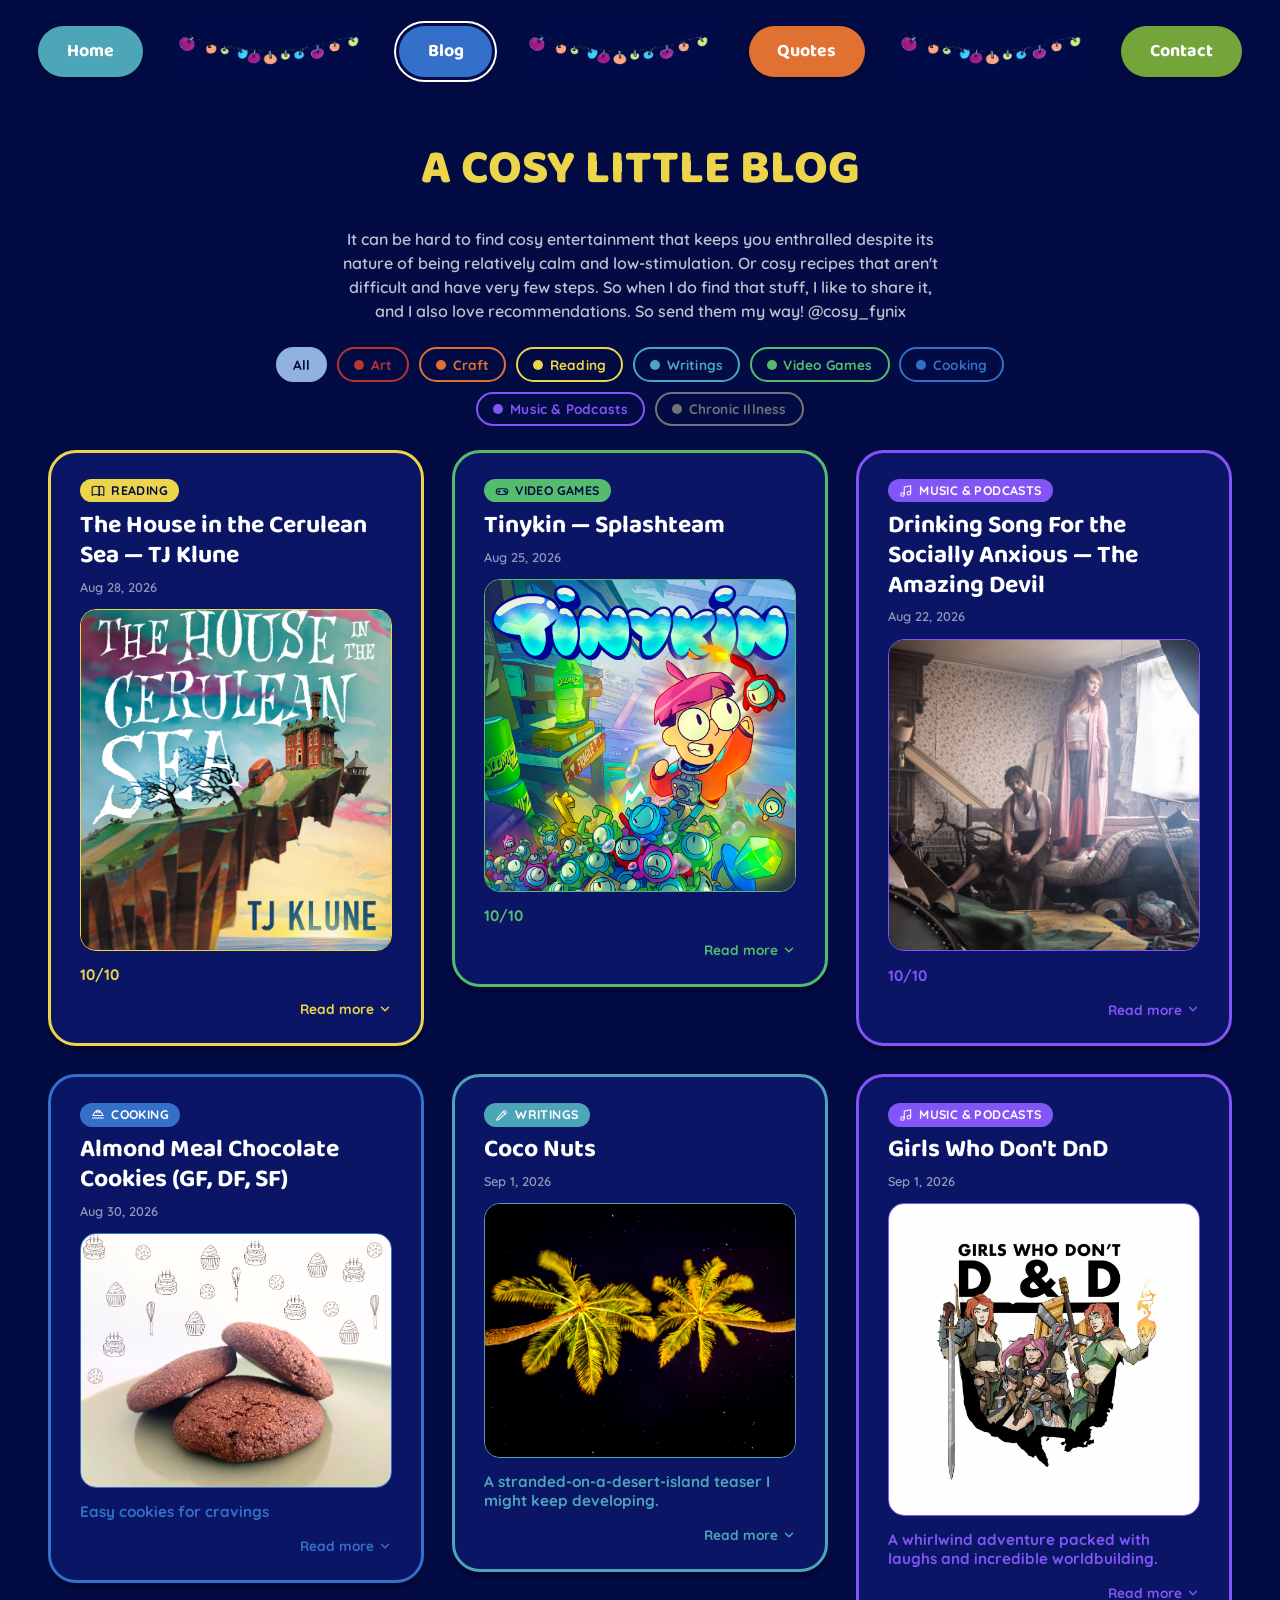
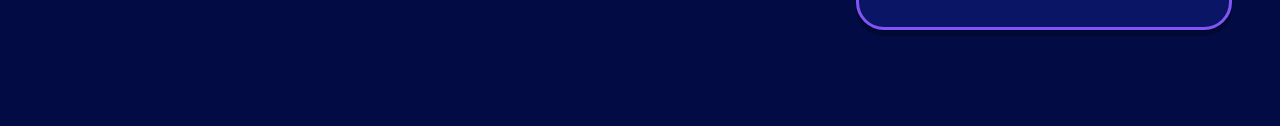
==== blog.html @ 17c9ec63 "Update blog.html" ====
<!DOCTYPE html>
<html lang="en">
<head>
<meta charset="UTF-8">
<meta name="viewport" content="width=device-width, initial-scale=1.0">
<title>CosyFynix — Blog</title>
<link rel="preconnect" href="https://fonts.googleapis.com">
<link rel="preconnect" href="https://fonts.gstatic.com" crossorigin>
<link href="https://fonts.googleapis.com/css2?family=Baloo+2:wght@500;600;700;800&family=Quicksand:wght@500;600;700&display=swap" rel="stylesheet">
<link rel="stylesheet" href="assets/site.css">
<style>
  /* =========================================================
     BLOG PAGE — dark navy theme, matched to site.css palette
     ========================================================= */

  body{ position: relative; }
  .garland-nav, .blog-header, .filter-bar, .feed, .empty-state{
    position: relative;
    z-index: 1;
  }

  /* ---------- PAGE HEADER ---------- */
  .blog-header{
    max-width: 900px;
    margin: 0 auto;
    padding: clamp(1rem, 2.5vw, 1.75rem) clamp(1.5rem, 5vw, 3rem) 0.25rem;
    text-align: center;
  }
  .blog-header .eyebrow{
    font-weight: 700;
    font-size: clamp(1.4rem, 3vw, 2rem);
    color: var(--white);
    margin: 0 0 0.1em;
  }
  .blog-header h1{
    font-weight: 800;
    font-size: clamp(2rem, 4.5vw, 3rem);
    color: var(--yellow);
    margin: 0 0 0.4em;
  }

  .title-row{
    display: flex;
    align-items: center;
    justify-content: center;
    gap: clamp(1rem, 3vw, 2.5rem);
  }
  .title-row h1{ margin: 0 0 0.4em; }
  .title-fynix{
    display: none;
    width: clamp(70px, 8vw, 120px);
    height: auto;
    flex-shrink: 0;
  }
  .title-fynix-left{ transform: scaleX(-1); }
  @media (min-width: 860px){
    .title-fynix{ display: block; }
  }

  .blog-header p{
    font-weight: 600;
    color: var(--white);
    opacity: 0.75;
    max-width: 60ch;
    margin: 0 auto 0.8em;
    line-height: 1.5;
  }

  /* ---------- FILTER BAR ---------- */
  .filter-bar{
    max-width: 900px;
    margin: 0 auto;
    padding: 0.5rem clamp(1.5rem, 5vw, 3rem) 1rem;
    display: flex;
    flex-wrap: wrap;
    gap: 0.6rem;
    justify-content: center;
    position: sticky;
    top: 0;
    background: var(--navy);
    z-index: 20;
  }
  .filter-chip{
    font-family: 'Quicksand', sans-serif;
    font-weight: 700;
    font-size: 0.85rem;
    letter-spacing: 0.2px;
    border: 2px solid var(--chip-color, var(--white));
    color: var(--chip-color, var(--white));
    background: transparent;
    border-radius: 999px;
    padding: 0.5em 1.1em;
    display: inline-flex;
    align-items: center;
    gap: 0.5em;
    cursor: pointer;
    transition: transform 0.12s ease, background 0.15s ease, color 0.15s ease;
    -webkit-tap-highlight-color: transparent;
  }
  .filter-chip .dot{
    width: 10px; height: 10px; border-radius: 50%;
    background: var(--chip-color, var(--white));
    flex-shrink: 0;
  }
  .filter-chip:hover{ transform: translateY(-2px); }
  .filter-chip.active{
    background: var(--chip-color, var(--white));
    color: var(--chip-ink, var(--navy));
  }
  .filter-chip.active .dot{ background: var(--chip-ink, var(--navy)); }
  .filter-chip.reset{
    border-style: dashed;
    opacity: 0.85;
  }

  /* ---------- FEED ---------- */
  .feed{
    max-width: 1320px;
    margin: 0 auto;
    padding: 0.5rem clamp(1.2rem, 5vw, 3rem) 6rem;
    display: grid;
    grid-template-columns: 1fr;
    gap: 1.75rem;
    align-items: start;
  }
  @media (min-width: 640px){
    .feed{ grid-template-columns: repeat(2, 1fr); }
  }
  @media (min-width: 980px){
    .feed{ grid-template-columns: repeat(3, 1fr); }
  }

  .post-card{
    background: var(--navy-soft);
    border: 3px solid var(--cat-color, var(--white));
    border-radius: 28px;
    padding: clamp(1.1rem, 3vw, 1.6rem) clamp(1.2rem, 3.4vw, 1.8rem);
    box-shadow: 0 6px 0 rgba(0,0,0,0.25);
    cursor: pointer;
    transition: transform 0.15s ease, box-shadow 0.15s ease;
    opacity: 0;
    transform: translateY(10px);
    animation: rise 0.4s ease forwards;
  }
  .post-card:hover{
    transform: translateY(-3px);
    box-shadow: 0 10px 0 rgba(0,0,0,0.3);
  }
  @keyframes rise{ to{ opacity: 1; transform: translateY(0); } }

  .post-tag{
    display: inline-flex;
    align-items: center;
    gap: 0.5em;
    background: var(--cat-color, #888);
    color: var(--cat-ink, var(--white));
    font-weight: 700;
    font-size: 0.78rem;
    letter-spacing: 0.4px;
    text-transform: uppercase;
    padding: 0.35em 0.9em;
    border-radius: 999px;
    margin-bottom: 0.7em;
  }
  .post-tag svg{ width: 14px; height: 14px; }

  .post-title{
    font-family: 'Baloo 2', sans-serif;
    font-weight: 700;
    font-size: clamp(1.25rem, 2.6vw, 1.55rem);
    color: var(--white);
    margin: 0 0 0.5rem;
    line-height: 1.2;
  }

  .post-meta{
    font-weight: 600;
    font-size: 0.8rem;
    color: var(--white);
    opacity: 0.55;
    margin: 0 0 0.9rem;
  }

  .post-cover{
    margin-bottom: 0.9rem;
    border-radius: 16px;
    overflow: hidden;
    border: 1px solid var(--cat-color, rgba(255,255,255,0.2));
  }
  .post-cover img{
    display: block;
    width: 100%;
    max-height: 340px;
    object-fit: cover;
    cursor: zoom-in;
    transition: filter 0.15s ease;
  }
  .post-cover img:hover{ filter: brightness(1.08); }

  .post-excerpt{
    font-weight: 700;
    font-size: 0.95rem;
    color: var(--cat-color, var(--white));
    margin: 0 0 0.9rem;
  }

  /* ---------- LIGHTBOX ---------- */
  .lightbox{
    position: fixed;
    inset: 0;
    background: rgba(2,11,68,0.92);
    display: none;
    align-items: center;
    justify-content: center;
    z-index: 100;
    padding: clamp(1.5rem, 5vw, 4rem);
    cursor: zoom-out;
  }
  .lightbox.show{ display: flex; }
  .lightbox img{
    max-width: 100%;
    max-height: 100%;
    border-radius: 20px;
    box-shadow: 0 10px 40px rgba(0,0,0,0.5);
    cursor: default;
  }
  .lightbox-close{
    position: absolute;
    top: clamp(0.75rem, 3vw, 1.75rem);
    right: clamp(0.75rem, 3vw, 1.75rem);
    width: 44px;
    height: 44px;
    border-radius: 50%;
    border: none;
    background: rgba(255,255,255,0.12);
    color: var(--white);
    font-size: 1.8rem;
    line-height: 1;
    display: flex;
    align-items: center;
    justify-content: center;
    cursor: pointer;
    transition: background 0.15s ease, transform 0.15s ease;
  }
  .lightbox-close:hover{
    background: rgba(255,255,255,0.22);
    transform: scale(1.06);
  }

  .post-footer{
    display: flex;
    align-items: center;
    justify-content: flex-end;
    gap: 1rem;
    margin-top: 1rem;
  }

  .expand-hint{
    font-weight: 700;
    font-size: 0.85rem;
    color: var(--cat-color, var(--white));
    display: inline-flex;
    align-items: center;
    gap: 0.3em;
  }
  .expand-hint svg{
    width: 14px; height: 14px;
  }

  /* ---------- FULL POST MODAL ---------- */
  .post-modal{
    position: fixed;
    inset: 0;
    background: rgba(2,11,68,0.96);
    display: none;
    align-items: center;
    justify-content: center;
    z-index: 200;
    padding: clamp(1rem, 4vw, 3rem);
  }
  .post-modal.show{ display: flex; }
  .post-modal-inner{
    background: var(--navy-soft);
    border: 3px solid var(--cat-color, var(--white));
    border-radius: 28px;
    max-width: 1100px;
    width: 100%;
    max-height: 90vh;
    display: flex;
    overflow: hidden;
    box-shadow: 0 20px 60px rgba(0,0,0,0.5);
  }
  .post-modal-image{
    flex: 1 1 45%;
    max-width: 45%;
  }
  .post-modal-image img{
    width: 100%;
    height: 100%;
    object-fit: cover;
    display: block;
  }
  .post-modal-content{
    flex: 1 1 55%;
    padding: clamp(1.5rem, 3vw, 2.5rem);
    overflow-y: auto;
  }
  .post-modal-content .post-title{
    margin: 0.6em 0 0.3em;
  }
  .post-modal-content .post-meta{ margin: 0 0 1rem; }
  .post-modal-text{
    font-weight: 500;
    font-size: 1rem;
    line-height: 1.7;
    color: var(--white);
    opacity: 0.92;
  }
  .post-modal-text p{ margin: 0 0 1em; }
  .post-modal-text p:last-child{ margin-bottom: 0; }
  .post-modal-text ol, .post-modal-text ul{
    margin: 0 0 1em;
    padding-left: 1.4em;
  }
  .post-modal-text li{ margin-bottom: 0.5em; }
  .post-modal-text li:last-child{ margin-bottom: 0; }
  .post-modal-text .story-text{ font-style: italic; }
  .post-modal-text blockquote{
    margin: 0 0 1em;
    padding: 0.8em 1.1em;
    border-left: 3px solid var(--cat-color, var(--white));
    background: rgba(255,255,255,0.05);
    font-style: italic;
    white-space: pre-line;
  }
  .post-modal-close{
    position: absolute;
    top: clamp(0.75rem, 3vw, 1.75rem);
    right: clamp(0.75rem, 3vw, 1.75rem);
    width: 44px;
    height: 44px;
    border-radius: 50%;
    border: none;
    background: rgba(255,255,255,0.12);
    color: var(--white);
    font-size: 1.8rem;
    line-height: 1;
    display: flex;
    align-items: center;
    justify-content: center;
    cursor: pointer;
    transition: background 0.15s ease, transform 0.15s ease;
  }
  .post-modal-close:hover{
    background: rgba(255,255,255,0.22);
    transform: scale(1.06);
  }

  @media (max-width: 760px){
    .post-modal-inner{ flex-direction: column; max-height: 92vh; }
    .post-modal-image{ max-width: 100%; flex: 0 0 220px; }
    .post-modal-image img{ height: 220px; }
  }


  .empty-state{
    text-align: center;
    font-weight: 600;
    color: var(--white);
    opacity: 0.65;
    padding: 3rem 1rem;
    display: none;
  }
  .empty-state.show{ display: block; }

  @media (max-width: 560px){
    .post-footer{ flex-direction: column; align-items: flex-start; gap: 0.6rem; }
  }
</style>
</head>
<body>

  <nav class="garland-nav" aria-label="Primary">
    <a href="index.html" class="pill home">Home</a>
    <img src="assets/singlegarland.png" class="garland-strand" alt="">
    <a href="blog.html" class="pill blog-nav active">Blog</a>
    <img src="assets/singlegarland.png" class="garland-strand" alt="">
    <a href="index.html#quotes" class="pill gallery">Quotes</a>
    <img src="assets/singlegarland.png" class="garland-strand" alt="">
    <a href="index.html#contact" class="pill contact">Contact</a>
  </nav>

  <header class="blog-header">
    <div class="title-row">
      <img src="assets/fynix.png" class="title-fynix title-fynix-left" alt="">
      <h1>A COSY LITTLE BLOG</h1>
      <img src="assets/fynix.png" class="title-fynix title-fynix-right" alt="">
    </div>
    <p>It can be hard to find cosy entertainment that keeps you enthralled despite its nature of being relatively calm and low-stimulation. Or cosy recipes that aren't difficult and have very few steps. So when I do find that stuff, I like to share it, and I also love recommendations. So send them my way! <a href="https://www.instagram.com/cosy_fynix/?hl=en" target="_blank" rel="noopener">@cosy_fynix</a></p>
  </header>

  <div class="filter-bar" id="filterBar"></div>

  <main class="feed" id="feed"></main>
  <p class="empty-state" id="emptyState">Nothing here for that combo yet — try clearing a filter 🐾</p>

  <div class="lightbox" id="lightbox">
    <button class="lightbox-close" id="lightboxClose" aria-label="Close image">&times;</button>
    <img id="lightboxImg" src="" alt="">
  </div>

  <div class="post-modal" id="postModal">
    <button class="post-modal-close" id="postModalClose" aria-label="Close post">&times;</button>
    <div class="post-modal-inner">
      <div class="post-modal-image">
        <img id="postModalImg" src="" alt="">
      </div>
      <div class="post-modal-content">
        <span class="post-tag" id="postModalTag"></span>
        <h2 class="post-title" id="postModalTitle"></h2>
        <p class="post-meta" id="postModalDate"></p>
        <div class="post-modal-text" id="postModalText"></div>
      </div>
    </div>
  </div>

<script>
/* ---------------------------------------------------------
   ICONS
--------------------------------------------------------- */
const icons = {
  art: `<svg viewBox="0 0 24 24" fill="none" stroke="currentColor" stroke-width="1.8" stroke-linecap="round" stroke-linejoin="round"><path d="M12 2C6.5 2 2 6 2 10.5 2 13 4 14 6 14c1 0 1-1 2-1s1 1 2 1c1.5 0 1.5-2 3-2s2 2 4 2c2.5 0 5-1.5 5-4C22 6 17.5 2 12 2Z"/><circle cx="7.5" cy="9" r="1"/><circle cx="12" cy="7" r="1"/><circle cx="16.5" cy="9" r="1"/><path d="M9 18c0 1.7 1.3 3 3 3s3-1.3 3-3"/></svg>`,
  craft: `<svg viewBox="0 0 24 24" fill="none" stroke="currentColor" stroke-width="1.8" stroke-linecap="round" stroke-linejoin="round"><circle cx="6" cy="6" r="2.4"/><circle cx="6" cy="18" r="2.4"/><line x1="8.6" y1="7.6" x2="19" y2="18"/><line x1="8.6" y1="16.4" x2="19" y2="6"/></svg>`,
  reading: `<svg viewBox="0 0 24 24" fill="none" stroke="currentColor" stroke-width="1.8" stroke-linecap="round" stroke-linejoin="round"><path d="M2 5.5S4.5 4 8 4s6 1.5 6 1.5v14S11.5 18 8 18s-6 1.5-6 1.5Z"/><path d="M22 5.5S19.5 4 16 4s-2 1.5-2 1.5v14s.5-1.5 2-1.5 6 1.5 6 1.5Z"/></svg>`,
  writing: `<svg viewBox="0 0 24 24" fill="none" stroke="currentColor" stroke-width="1.8" stroke-linecap="round" stroke-linejoin="round"><path d="M3 21c1.5-.3 3-.6 4-1.6L18.6 8.8a2 2 0 0 0 0-2.8L17.9 5.3a2 2 0 0 0-2.8 0L4.6 16.9c-1 1-1.3 2.5-1.6 4Z"/><path d="M14 6.5l3.5 3.5"/></svg>`,
  videogames: `<svg viewBox="0 0 24 24" fill="none" stroke="currentColor" stroke-width="1.8" stroke-linecap="round" stroke-linejoin="round"><rect x="2" y="8" width="20" height="10" rx="5"/><line x1="7" y1="11" x2="7" y2="15"/><line x1="5" y1="13" x2="9" y2="13"/><circle cx="16" cy="12" r="1"/><circle cx="18.5" cy="14.5" r="1"/></svg>`,
  cooking: `<svg viewBox="0 0 24 24" fill="none" stroke="currentColor" stroke-width="1.8" stroke-linecap="round" stroke-linejoin="round"><path d="M4 13a8 8 0 0 1 16 0Z"/><line x1="3" y1="13" x2="21" y2="13"/><line x1="3" y1="17" x2="21" y2="17"/><path d="M9 8V4M12 8V3M15 8V4"/></svg>`,
  music: `<svg viewBox="0 0 24 24" fill="none" stroke="currentColor" stroke-width="1.8" stroke-linecap="round" stroke-linejoin="round"><path d="M9 18V5l11-2v13"/><circle cx="6" cy="18" r="3"/><circle cx="17" cy="16" r="3"/></svg>`,
  chronic: `<svg viewBox="0 0 24 24" fill="none" stroke="currentColor" stroke-width="1.8" stroke-linecap="round" stroke-linejoin="round"><path d="M20.8 8.2c0 4.6-8.8 10.8-8.8 10.8S3.2 12.8 3.2 8.2A4.6 4.6 0 0 1 12 5.8a4.6 4.6 0 0 1 8.8 2.4Z"/><polyline points="6 11 9 11 10.5 8 12.5 14 14 11 18 11"/></svg>`,
  heart: `<svg viewBox="0 0 24 24" fill="none" stroke="currentColor" stroke-width="1.8" stroke-linecap="round" stroke-linejoin="round"><path d="M20.8 8.2c0 4.6-8.8 10.8-8.8 10.8S3.2 12.8 3.2 8.2A4.6 4.6 0 0 1 12 5.8a4.6 4.6 0 0 1 8.8 2.4Z"/></svg>`,
  comment: `<svg viewBox="0 0 24 24" fill="none" stroke="currentColor" stroke-width="1.8" stroke-linecap="round" stroke-linejoin="round"><path d="M21 11.5a8.4 8.4 0 0 1-8.9 8.4A8.9 8.9 0 0 1 8 19l-5 1 1-4.5A8.4 8.4 0 0 1 12.6 3a8.4 8.4 0 0 1 8.4 8.5Z"/></svg>`,
  chevron: `<svg viewBox="0 0 24 24" fill="none" stroke="currentColor" stroke-width="2.5" stroke-linecap="round" stroke-linejoin="round"><polyline points="6 9 12 15 18 9"></polyline></svg>`
};

/* ---------------------------------------------------------
   CATEGORY CONFIG — matched 1:1 to the vars in site.css
--------------------------------------------------------- */
const categories = [
  { id: "art",        label: "Art",               varName: "--cat-art",        ink: "var(--white)" },
  { id: "craft",      label: "Craft",              varName: "--cat-craft",      ink: "var(--white)" },
  { id: "reading",    label: "Reading",            varName: "--cat-reading",    ink: "var(--navy)"  },
  { id: "writing",    label: "Writings",           varName: "--cat-random",     ink: "var(--white)" },
  { id: "videogames", label: "Video Games",        varName: "--cat-videogames", ink: "var(--navy)"  },
  { id: "cooking",    label: "Cooking",            varName: "--cat-cooking",    ink: "var(--white)" },
  { id: "music",      label: "Music & Podcasts",   varName: "--cat-music",      ink: "var(--white)" },
  { id: "chronic",    label: "Chronic Illness",    varName: "--cat-chronic",    ink: "var(--white)" },
];

/* ---------------------------------------------------------
   SAMPLE POSTS — swap copy/images for the real thing later
--------------------------------------------------------- */
const posts = [
  {
    cat: "reading", title: "The House in the Cerulean Sea — TJ Klune",
    date: "Aug 28, 2026",
    image: "assets/the house in the cerulean sea.jpg",
    imageAlt: "Cover of The House in the Cerulean Sea by TJ Klune",
    full: `<p>The House in the Cerulean Sea is a beautiful, cosy fantasy with some of my all-time favourite themes: found family, magic, adventure, and a touch of romance.</p>
           <p>The story follows Linus, whose life is… beige or millennial grey. It's corporate, boring, and — not that he allows himself to see it — lonely. But Linus's job is interesting. He's basically a social worker for children with magical abilities in a world that fears magic. He's sent on assignment to a group home in the Cerulean Sea to meet with and assess the threat of some of the most powerful children the department is aware of. He gets to know them, and perhaps love them. In time, he finds all that was missing in his world.</p>
           <p>The characters are rich and wholesome, even my precious little Lucifer, the six-year-old son of Satan, whose love of old records, fear of the dark, and overprotective nature make him all the more endearing. Then there is Arthur, the dad of all dads.</p>
           <p>I love this book. I love this book deeply. It is one of my all-time favourites.</p>
           <p>It is a must-read. 10/10.</p>
           <p>…But I'm not big on the sequel.</p>`
  },
  {
    cat: "videogames", title: "Tinykin — Splashteam",
    date: "Aug 25, 2026",
    image: "assets/Tinykin_cover.jpg?v=2",
    imageAlt: "Cover art for Tinykin by Splashteam",
    full: `<p>Tinykin is the best (new-to-me) game I have played in a long time. It's cosy. It's nostalgic. It is a whole heap of fun with a hint of challenge.</p>
           <p>You play as a character named Milo. Milo is a galactic explorer who has become stranded in a 90s house. He goes around collecting Tinykin — little creatures with varying abilities — and with their help explores the house and collects everything he needs to get back to his homeworld.</p>
           <p>It is listed as a puzzle game, but for me it was more of an adventure with fun mechanics, gameplay, and aesthetics. Yes, he does use the Tinykin to move around the various rooms of the house, carry large objects, connect electric outlets to devices, climb to high places, and blow stuff up (in very G-rated ways). But he also rides around on a bar of soap and explores rooms that represent the happiest parts of our collective childhood.</p>
           <p>I can't do this game justice with my words. The best I can describe it is: playing Tinykin felt like the warm fuzzies of blowing bubbles in summer as an eight-year-old.</p>
           <p>10/10. When I finished, I immediately started again. It made me happy, and it ended too soon.</p>
           <p>I was lucky enough to get it 80% off from the Nintendo e-store. But it is well worth the full price. It is also available on PlayStation, Xbox, and through Steam.</p>`
  },
  {
    cat: "music", title: "Drinking Song For the Socially Anxious — The Amazing Devil",
    date: "Aug 22, 2026",
    image: "assets/amazing devil.jpg",
    imageAlt: "The Amazing Devil",
    full: `<p>My all-time favourite song by my all-time favourite band.</p>
           <p>With lyrics like:</p>
           <blockquote>‘I ask if you play D&D,
And your face lights up like you've woken up
From this endless fucking nightmare
Of pretending this is you
This is us, this is me, and this is how we're meant to be
But your smile tells me I'm safe
And that voice unspoken's heard
'Cause if God make us all in his image
Then God's a fucking nerd’</blockquote>
           <p>How could you not love it? I feel this song in my very soul.</p>
           <p>Thank you, Madeleine and Joey. 10/10.</p>`
  },
  {
    cat: "cooking", title: "Almond Meal Chocolate Cookies (GF, DF, SF)",
    date: "Aug 30, 2026",
    image: "assets/cookies.png",
    imageAlt: "Almond meal chocolate cookies fresh from the oven",
    excerpt: "Easy cookies for cravings",
    full: `<p>Chronic illness means I have a list a mile long of foods I can't eat, so I've made a few recipes that are me-friendly. This is one of them…</p>
           <p>Makes 6 brownie-style cookies that are GF, DF, SF, and delicious!</p>
           <p><strong>Ingredients:</strong> almond meal, cooking salt, 1 egg, white sugar, olive oil, cocoa powder.</p>
           <p><strong>Equipment:</strong> bowl, whisk, spatula, baking tray, baking paper, and an oven.</p>
           <ol>
             <li>Preheat the oven to 160°C (fan-forced).</li>
             <li>Line a baking tray with baking paper.</li>
             <li>Add the following to a bowl: 1 large egg, 1/2 cup of white sugar, 1/2 tablespoon of olive oil, 1/2 teaspoon of cooking salt, 1 tablespoon of cocoa powder. Then whisk it all together.</li>
             <li>Once whisked, add in 1 and 1/4 cups of almond meal and use a spatula to combine.</li>
             <li>Once combined, grab a small handful of the dough, form it into a ball, then squish it down into a disk shape (but not flat — a couple cm thick). Pop it on the baking paper. Repeat until you have 6.</li>
             <li>Chuck it in the oven for about 18 minutes, or until you're happy with how they're cooked. Then remove and cool before eating.</li>
           </ol>
           <p><em>Note: Make sure your ingredients are free from your allergens. Sometimes cocoa powder is a "may contain" product, so just be cautious.</em></p>`
  },
  {
    cat: "writing", title: "Coco Nuts",
    date: "Sep 1, 2026",
    image: "assets/coconuts.png",
    imageAlt: "Illustration for the short story Coco Nuts",
    excerpt: "A stranded-on-a-desert-island teaser I might keep developing.",
    full: `<p><strong>Warning: strong language ahead.</strong> I sometimes set myself random writing prompts just to see what happens, and this is one of them — a teaser for something I might keep developing. This one's about a woman losing her mind at a very unreasonable, very magical tree after finding herself stranded on a deserted island.</p>
           <div class="story-text">
           <p>I've never claimed to be emotionally stable. But throwing the same coconut repeatedly at the same coconut tree — I'm assuming that's what they're called… palm trees don't grow coconuts, right? — yeah, that was not my best moment. I say moment, but judging by my current inability to lift my right arm and the intense, throbbing shoulder pain, I'd guess I was at it for the better part of an hour. To make it worse, the coconut rebounded and hit me in the face… twice. Did that make me stop? No. It just pissed me off further. So I threw it harder. In the end, throwing fatigue wasn't what stopped me attacking the thing. No, the whole act continued until I had screamed so many profanities in such quick succession that the red in my face presumably turned blue and I passed out. Upon waking up, the pain emanating from the shoulder, my vocal cords, and the dozens of bruises over my body was enough to concede defeat to A. Fucking. Tree.</p>
           <p>I'd urge you not to feel bad for the tree. It wasn't the good kind of tree. It was not the innocent kind of tree. To be frank, it, and all of its brethren, were of the asshole variety. What makes this tree an asshole? The same thing that makes any tree or person, for that matter, an asshole — sentience and entitlement. As I get it, you were here first, but I didn't ask to get stranded alone on a deserted island in an ill-fated attempt to conjure excitement in life. And before you say, "isn't getting stuck on a deserted island exactly the thing to bring excitement?" No. No, it's not. It is what I would call profoundly, mindnumbingly, rage-induce-ingly, start a fire and watch it all…</p>
           <p>But I'm getting off track. The trees are assholes because every time I try to build a shelter they move. Like I'll collect all the fallen fronds, put a few stick thingies together into the shape of an H with the top half cut off above the waist, and balance them across two trees, start to feel good about myself and then… they'd move. And I don't mean "with the wind." These fuckers just uproot themselves, walk a few paces away and plant their butts right back down into the ground. Naturally, my shelter would be destroyed… every single time.</p>
           <p>But that wasn't enough to make me call them assholes. Believe it or not, I was reared for people pleasing and benevolence. It was never — strictly speaking — in my genome, but nature nurture and all that. Honestly, if that's all the trees had done, I'd probably have apologised for taking up their space or assuming I could use their shade to, you know, not die. And in fact, I had done that to start with when I realised these weren't your garden-variety trees, and even felt bad about it. So I went back to the beach where I'd first landed, collected more fallen materials and built a tiny shelter well out of their way.</p>
           <p>Do you think this was good enough for them? No. Apparently, me even breathing on this island was too much for them. So, in the middle of the night, I finally ready to sleep. The fire outside the shelter was crackling, I'd managed to catch a fish, dehydrate some seaweed and take my first poo in a week (I mention this because I really thought I would die of the affliction), so things were looking up. I'd even popped my head out of the shelter to enjoy the sea breeze. Then that big hunk of wood chips stumped his way down the beach and unloaded coconuts and palm fronds all over me, destroying my shelter, somehow smothering my fire, and collapsing the makeshift fish-dehydrating sticks I'd set up. Then he unceremoniously turned and started to leave. That's when I resorted to hurling coconuts.</p>
           <p>So now the sun is coming up, and I'm back to square one, except now I'm in way more pain and even if rescue boats came to look for me, I wouldn't be able to call out for them.</p>
           </div>`
  },
  { 
    cat: "music", title: "Girls Who Don't DnD",
    date: "Sep 1, 2026",
    image: "assets/dnd.jpg",
    imageAlt: "Original logo for Girls who don't DnD",
    excerpt: "A whirlwind adventure packed with laughs and incredible worldbuilding.",
    full: `<p>I have been listening to this podcast since its third episode after lucking out with the Spotify algorithm. Whether you love DnD or know nothing about it, you'll be right at home. The DM Corey is a fantastic storyteller, and if you listen from episode 1, which I do recommend, you'll be hooked.</p>
           <p>The girls - Lana, Indy, and Stacey - are so much fun to listen to and bring absolute chaos to the game, taking it in new and interesting directions.</p>
           <p>The backpack of time, space, and unlimited underwear, the 'sneak attacks', and stealing the Mayor's hand are all moments that live in my brain rent-free.</p>
           <p>This show is so good that I subscribe to it on Patreon.</p>
           <p><strong>10/10. A must-listen. These humans deserve the world.</strong></p>`
  },
];

/* ---------------------------------------------------------
   RENDER — filters
--------------------------------------------------------- */
const catMap = Object.fromEntries(categories.map(c => [c.id, c]));
let activeFilter = null; // null = "All"; otherwise a single category id

function renderFilterBar(){
  const bar = document.getElementById("filterBar");
  const resetChip = document.createElement("button");
  resetChip.className = "filter-chip reset active";
  resetChip.style.setProperty("--chip-color", "var(--cat-all)");
  resetChip.style.setProperty("--chip-ink", "var(--navy)");
  resetChip.textContent = "All";
  resetChip.addEventListener("click", () => {
    activeFilter = null;
    updateChips();
    renderFeed();
  });
  bar.appendChild(resetChip);

  categories.forEach(cat => {
    const chip = document.createElement("button");
    chip.className = "filter-chip";
    chip.style.setProperty("--chip-color", `var(${cat.varName})`);
    chip.style.setProperty("--chip-ink", cat.ink);
    chip.dataset.cat = cat.id;
    chip.innerHTML = `<span class="dot"></span>${cat.label}`;
    chip.addEventListener("click", () => {
      // clicking the already-active tab returns to "All"; otherwise it's exclusive
      activeFilter = activeFilter === cat.id ? null : cat.id;
      updateChips();
      renderFeed();
    });
    bar.appendChild(chip);
  });

  function updateChips(){
    resetChip.classList.toggle("active", activeFilter === null);
    bar.querySelectorAll(".filter-chip[data-cat]").forEach(chip => {
      chip.classList.toggle("active", chip.dataset.cat === activeFilter);
    });
  }
}

/* ---------------------------------------------------------
   RENDER — feed
--------------------------------------------------------- */
function renderFeed(){
  const feed = document.getElementById("feed");
  feed.innerHTML = "";
  const visible = posts.filter(p => activeFilter === null || p.cat === activeFilter);
  document.getElementById("emptyState").classList.toggle("show", visible.length === 0);

  visible.forEach((post, i) => {
    const cat = catMap[post.cat];
    const card = document.createElement("article");
    card.className = "post-card";
    card.style.setProperty("--cat-color", `var(${cat.varName})`);
    card.style.setProperty("--cat-ink", cat.ink);
    card.style.animationDelay = (i * 0.05) + "s";

    card.innerHTML = `
      <span class="post-tag">${icons[post.cat]} ${cat.label}</span>
      <h2 class="post-title">${post.title}</h2>
      <p class="post-meta">${post.date}</p>
      <div class="post-cover">
        <img src="${post.image}" alt="${post.imageAlt || post.title}">
      </div>
      <p class="post-excerpt">${post.excerpt || "10/10"}</p>
      <div class="post-footer">
        <span class="expand-hint">Read more ${icons.chevron}</span>
      </div>
    `;

    card.addEventListener("click", () => {
      openPostModal(post, cat);
    });

    card.querySelector(".post-cover img").addEventListener("click", (e) => {
      e.stopPropagation();
      openLightbox(post.image, post.imageAlt || post.title);
    });

    feed.appendChild(card);
  });
}

/* ---------------------------------------------------------
   LIGHTBOX — click a post image to view it full-size
--------------------------------------------------------- */
const lightbox = document.getElementById("lightbox");
const lightboxImg = document.getElementById("lightboxImg");
const lightboxClose = document.getElementById("lightboxClose");

function openLightbox(src, alt){
  lightboxImg.src = src;
  lightboxImg.alt = alt || "";
  lightbox.classList.add("show");
}
function closeLightbox(){
  lightbox.classList.remove("show");
  lightboxImg.src = "";
}

lightboxClose.addEventListener("click", closeLightbox);
lightbox.addEventListener("click", (e) => {
  if (e.target === lightbox) closeLightbox();
});

/* ---------------------------------------------------------
   FULL POST MODAL — click a post card to read the full write-up
--------------------------------------------------------- */
const postModal = document.getElementById("postModal");
const postModalImg = document.getElementById("postModalImg");
const postModalTag = document.getElementById("postModalTag");
const postModalTitle = document.getElementById("postModalTitle");
const postModalDate = document.getElementById("postModalDate");
const postModalText = document.getElementById("postModalText");
const postModalClose = document.getElementById("postModalClose");

function openPostModal(post, cat){
  postModal.style.setProperty("--cat-color", `var(${cat.varName})`);
  postModal.style.setProperty("--cat-ink", cat.ink);
  postModalImg.src = post.image;
  postModalImg.alt = post.imageAlt || post.title;
  postModalTag.innerHTML = `${icons[post.cat]} ${cat.label}`;
  postModalTitle.textContent = post.title;
  postModalDate.textContent = post.date;
  postModalText.innerHTML = post.full;
  postModal.classList.add("show");
  document.body.style.overflow = "hidden";
}
function closePostModal(){
  postModal.classList.remove("show");
  document.body.style.overflow = "";
}

postModalClose.addEventListener("click", closePostModal);
postModal.addEventListener("click", (e) => {
  if (e.target === postModal) closePostModal();
});

document.addEventListener("keydown", (e) => {
  if (e.key !== "Escape") return;
  if (lightbox.classList.contains("show")) closeLightbox();
  else if (postModal.classList.contains("show")) closePostModal();
});

/* ---------------------------------------------------------
   SCATTERED BACKGROUND ARTWORK — disabled for now.
   Kept here so it's easy to switch back on later: restore the
   <div class="bg-decor" id="bgDecor"></div> markup and the
   .bg-decor CSS rules, then uncomment placeBackgroundArt()
   and its call/listener below.
--------------------------------------------------------- */
// const DECOR_ASSETS = [
//   "assets/bookshelf.png",
//   "assets/plant.png",
//   "assets/singlegarland.png",
//   "assets/fynix.png",
// ];
//
// function placeBackgroundArt(){
//   const decor = document.getElementById("bgDecor");
//   decor.innerHTML = "";
//   const pageHeight = document.body.scrollHeight;
//   const step = Math.max(window.innerHeight * 0.7, 500);
//   const count = Math.max(3, Math.floor(pageHeight / step));
//
//   for (let i = 0; i < count; i++){
//     const img = document.createElement("img");
//     img.src = DECOR_ASSETS[i % DECOR_ASSETS.length];
//     img.alt = "";
//     const side = i % 2 === 0 ? "left" : "right";
//     const offset = 2 + (i % 3) * 3;
//     const size = 140 + (i % 3) * 40;
//     const rotate = (i % 2 === 0 ? -1 : 1) * (6 + (i % 4) * 3);
//
//     img.style.top = (i * step + step * 0.3) + "px";
//     img.style[side] = offset + "%";
//     img.style.width = size + "px";
//     img.style.transform = `rotate(${rotate}deg)`;
//
//     decor.appendChild(img);
//   }
//   decor.style.height = pageHeight + "px";
// }

renderFilterBar();
renderFeed();
</script>

</body>
</html>
---- assets/site.css ----
:root{
  --navy: #020B44;
  --navy-soft: #0A1665;
  --yellow: #ECD54A;
  --teal: #4DA5B8;
  --blue: #3470C9;
  --orange: #E17131;
  --green: #74A53B;
  --white: #FFFFFF;

  /* blog category colours */
  --cat-all: #AAD0FB;
  --cat-art: #B9352F;
  --cat-craft: #E17131;
  --cat-reading: #ECD54A;
  --cat-random: #4DA5B8;
  --cat-videogames: #56BC6D;
  --cat-cooking: #3470C9;
  --cat-music: #8455F6;
  --cat-chronic: #737373;
}

*{ box-sizing: border-box; }

html, body{
  margin: 0;
  padding: 0;
  background: var(--navy);
  color: var(--white);
  font-family: 'Quicksand', sans-serif;
  overflow-x: hidden;
}

h1, h2, h3, .pill, .blog-cta, .tab-btn{
  font-family: 'Baloo 2', sans-serif;
}

a{ text-decoration: none; color: inherit; }

/* ---------- NAV / GARLAND ---------- */
.garland-nav{
  position: relative;
  width: 100%;
  height: clamp(70px, 8vw, 108px);
  background: var(--navy);
  display: flex;
  align-items: center;
  padding: 0 clamp(1rem, 3vw, 2.5rem);
  overflow-x: auto;
  overflow-y: hidden;
  scrollbar-width: none;
}
.garland-nav::-webkit-scrollbar{ display: none; }

.garland-strand{
  flex: 1 1 60px;
  min-width: 36px;
  height: 58%;
  width: 100%;
  object-fit: contain;
  object-position: center;
  display: block;
  position: relative;
  z-index: 1;
  pointer-events: none;
}

.pill{
  position: relative;
  flex: 0 0 auto;
  padding: 0.65em 1.6em;
  border-radius: 999px;
  font-weight: 700;
  font-size: clamp(0.8rem, 1.4vw, 1.15rem);
  color: var(--white);
  box-shadow: 0 4px 10px rgba(0,0,0,0.25);
  white-space: nowrap;
  transition: transform 0.15s ease, box-shadow 0.15s ease;
  z-index: 2;
}
.pill:hover{
  transform: scale(1.06);
  box-shadow: 0 6px 14px rgba(0,0,0,0.35);
}
.pill.active{
  box-shadow: 0 0 0 3px var(--navy), 0 0 0 5px var(--white), 0 4px 10px rgba(0,0,0,0.25);
}

.pill.home{ background: var(--teal); }
.pill.blog-nav{ background: var(--blue); }
.pill.gallery{ background: var(--orange); }
.pill.contact{ background: var(--green); }

@media (max-width: 720px){
  .garland-nav{ padding: 0 0.75rem; }
  .garland-strand{ min-width: 22px; height: 48%; flex-basis: 30px; }
  .pill{ padding: 0.55em 1.1em; font-size: 0.8rem; }
}
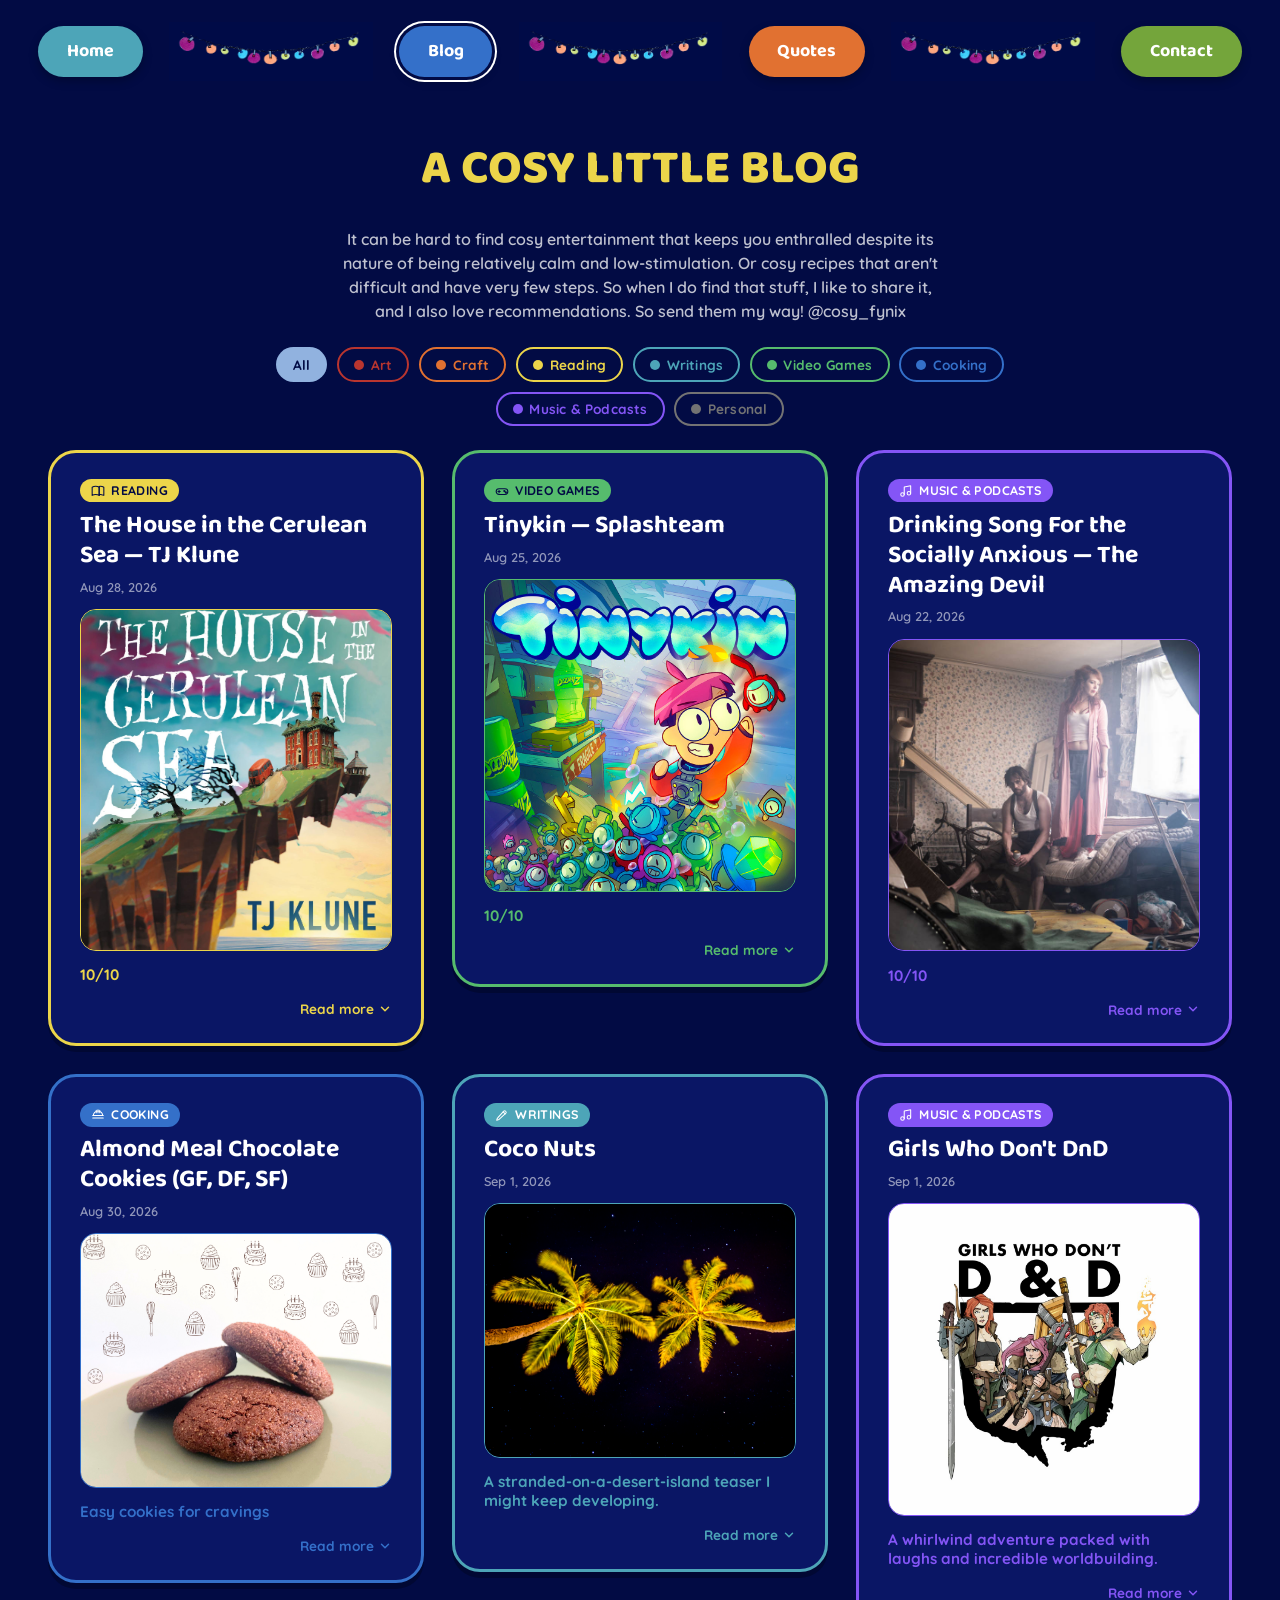
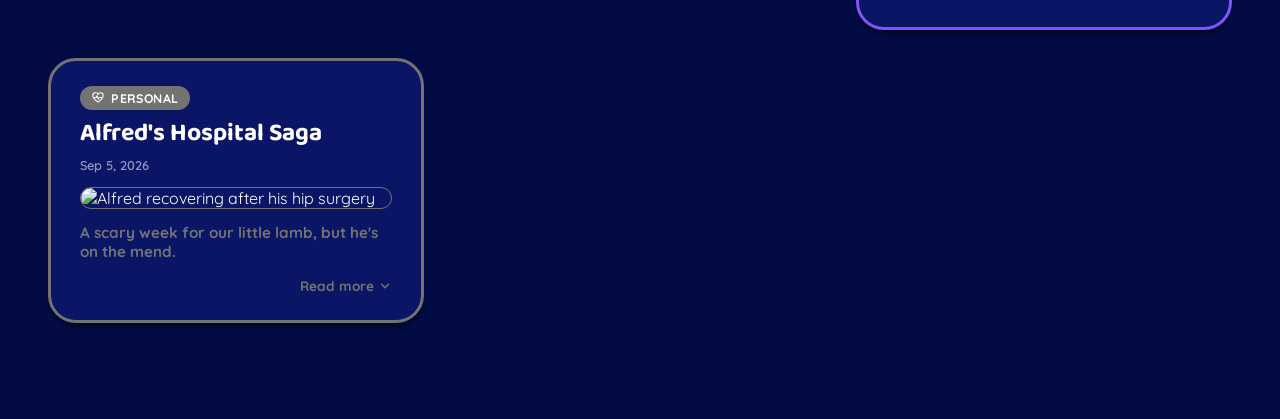
==== commit 73f3c2d4: "Update blog.html" ====
--- a/blog.html
+++ b/blog.html
@@ -453,7 +453,7 @@
   { id: "videogames", label: "Video Games",        varName: "--cat-videogames", ink: "var(--navy)"  },
   { id: "cooking",    label: "Cooking",            varName: "--cat-cooking",    ink: "var(--white)" },
   { id: "music",      label: "Music & Podcasts",   varName: "--cat-music",      ink: "var(--white)" },
-  { id: "chronic",    label: "Chronic Illness",    varName: "--cat-chronic",    ink: "var(--white)" },
+  { id: "chronic",    label: "Personal",           varName: "--cat-chronic",    ink: "var(--white)" },
 ];
 
 /* ---------------------------------------------------------
@@ -551,6 +551,20 @@
            <p>This show is so good that I subscribe to it on Patreon.</p>
            <p><strong>10/10. A must-listen. These humans deserve the world.</strong></p>`
   },
+  {
+    cat: "chronic", title: "Alfred's Hospital Saga",
+    date: "Sep 5, 2026",
+    image: "assets/alfie.jpg",
+    imageAlt: "Alfred recovering after his hip surgery",
+    excerpt: "A scary week for our little lamb, but he's on the mend.",
+    full: `<p>The cutest little dude in the world had a pretty bad accident at home a couple of days before my birthday. It came from something so simple: him trying to herd my partner to the door for an evening walk. But my partner didn't see him as he got underfoot, and somehow Alfred ended up with a dislocated hip. I saw it and still don't understand how it happened. Alfred was in immense pain, and my partner was beside himself.</p>
+           <p>We raced him to the 24-hour vet hospital - we are so lucky to have one only 15 minutes away.</p>
+           <p>What followed was an emergency procedure to try to put the hip back in, but it failed twice. He then spent 2 nights on a fentanyl drip as he awaited the orthopedic surgeon. The hospital called us on the second day to say he wouldn't eat and asked what we would suggest. So we cooked up some fresh beef mince and mixed in his pellets, then raced up to the vet to get him to eat.</p>
+           <p>The next morning the surgeon called to discuss our options. Thankfully, they were able to use a toggle-head method rather than removing part of the femur. He got to come home the same night of the procedure, but it was a very stressful night for everyone, and we had very little sleep as we took turns comforting the little guy.</p>
+           <p>We are now 2 weeks into a 4-month timeline for (hopefully) a full recovery. The hospital was amazing, and the nurses all independently referred to him as 'little lamb' without knowing it is his nickname.</p>
+           <p>We are also insanely grateful that we had pet insurance. The treatment fee ended up being close to $11,000. Thankfully, the insurers paid nearly $9,000 gap-free. So I highly recommend insurance.</p>
+           <p>Alfred is now on a fresh food diet, which will soon include joint health supplements. He will also need repeat injections in the coming month to prevent arthritis alongside some physio. But he is a tough little guy and is already coming back into himself.</p>`
+  },
 ];
 
 /* ---------------------------------------------------------
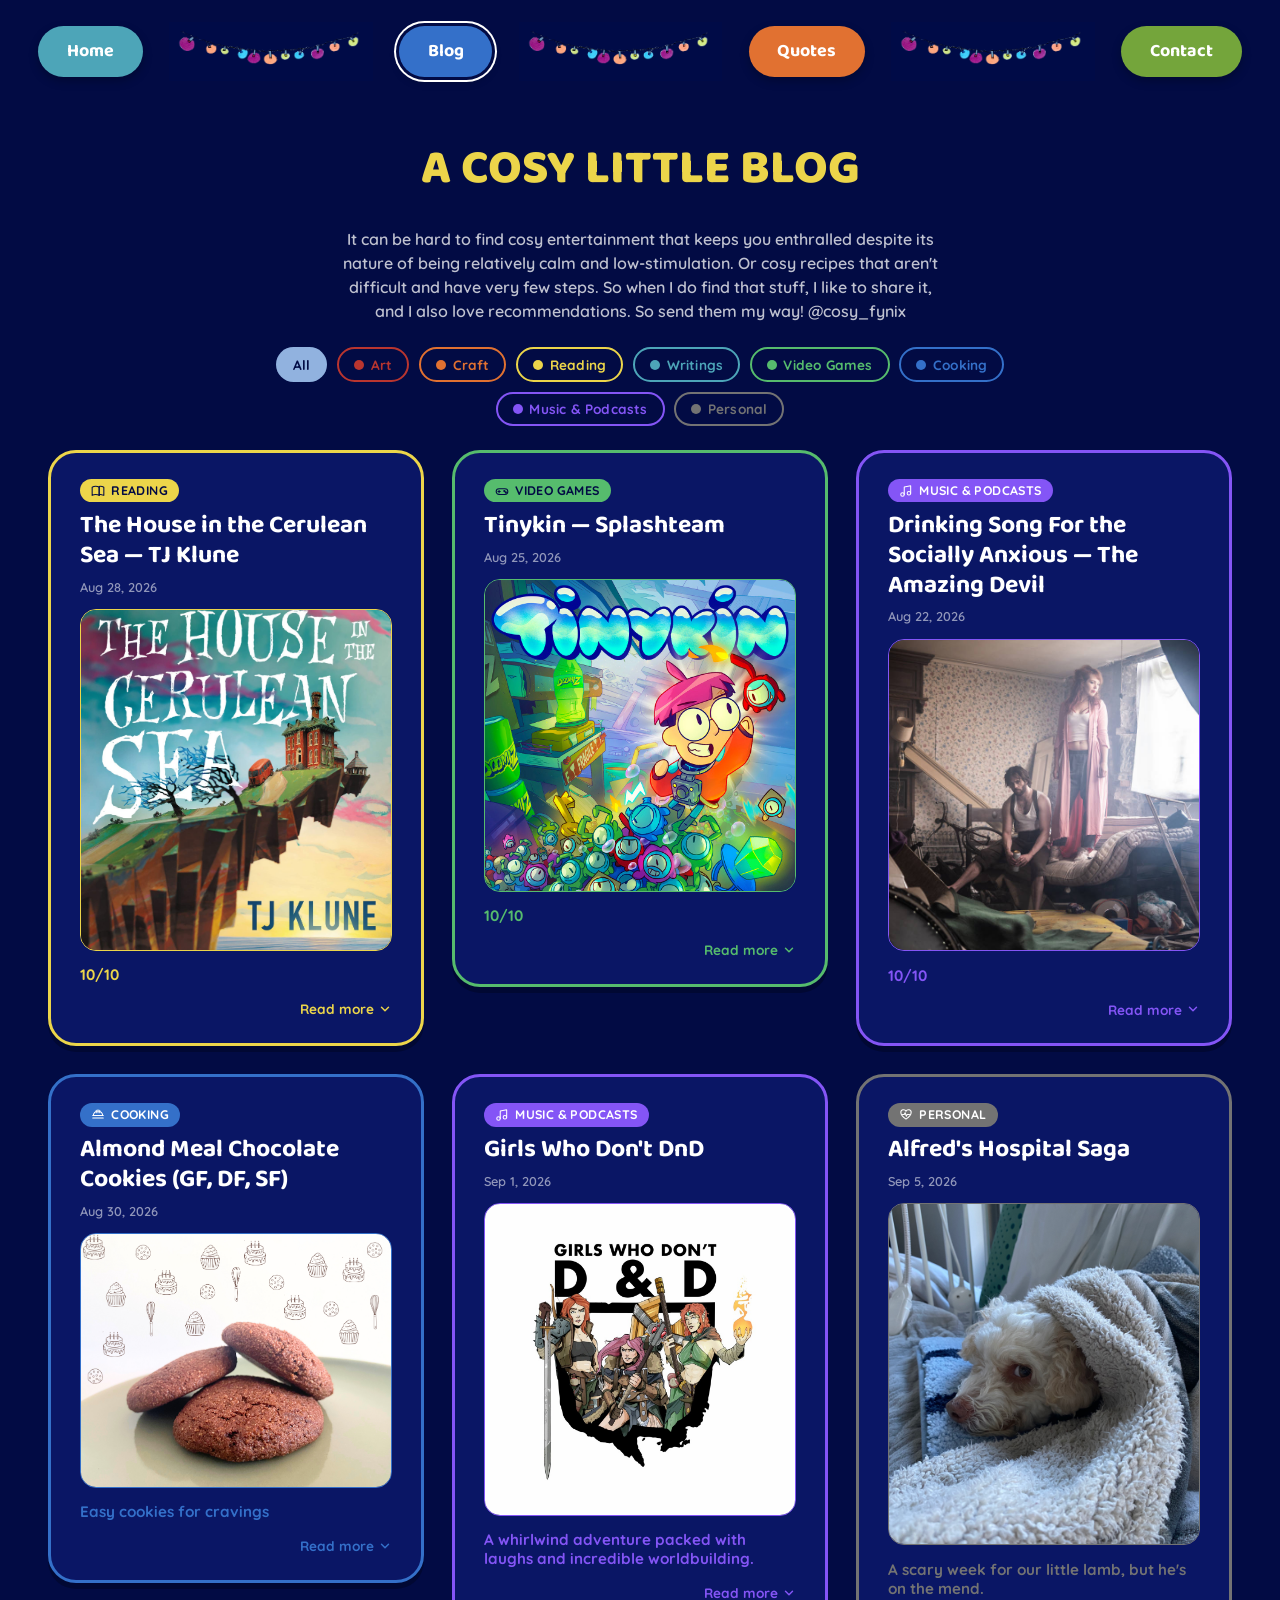
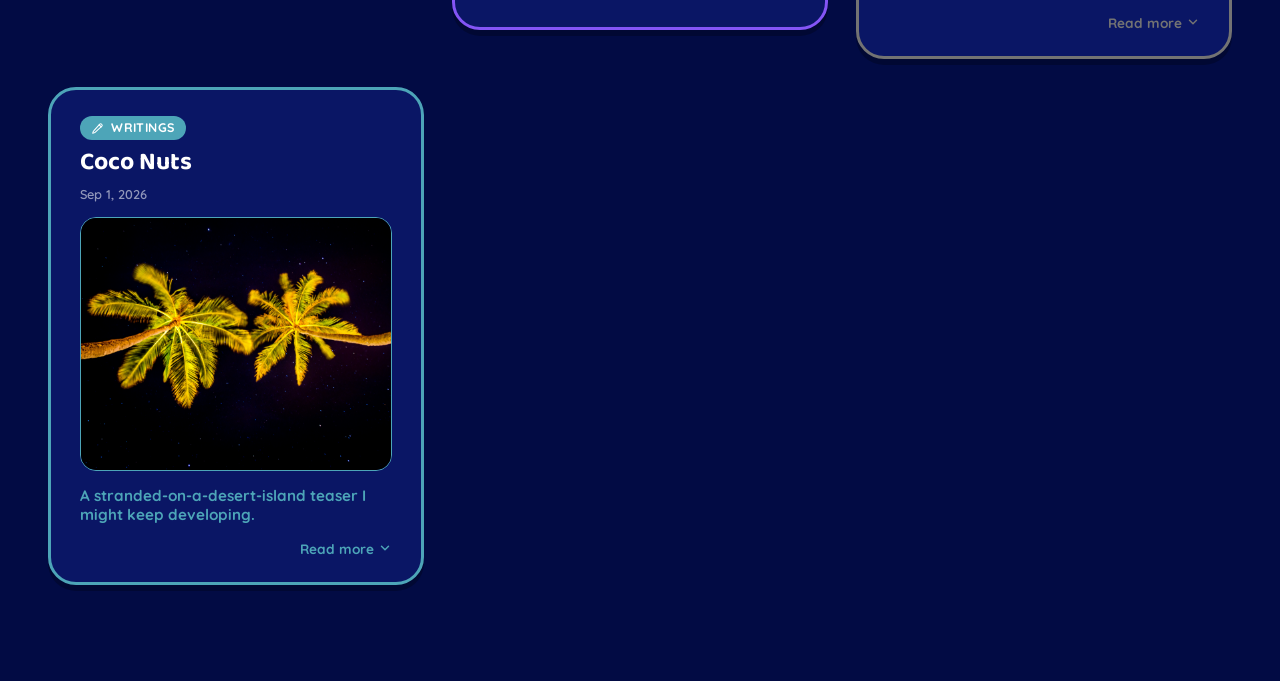
==== commit 88e700cb: "Update blog.html" ====
--- a/blog.html
+++ b/blog.html
@@ -523,6 +523,32 @@
            </ol>
            <p><em>Note: Make sure your ingredients are free from your allergens. Sometimes cocoa powder is a "may contain" product, so just be cautious.</em></p>`
   },
+  { 
+    cat: "music", title: "Girls Who Don't DnD",
+    date: "Sep 1, 2026",
+    image: "assets/dnd.jpg",
+    imageAlt: "Original logo for Girls who don't DnD",
+    excerpt: "A whirlwind adventure packed with laughs and incredible worldbuilding.",
+    full: `<p>I have been listening to this podcast since its third episode after lucking out with the Spotify algorithm. Whether you love DnD or know nothing about it, you'll be right at home. The DM Corey is a fantastic storyteller, and if you listen from episode 1, which I do recommend, you'll be hooked.</p>
+           <p>The girls - Lana, Indy, and Stacey - are so much fun to listen to and bring absolute chaos to the game, taking it in new and interesting directions.</p>
+           <p>The backpack of time, space, and unlimited underwear, the 'sneak attacks', and stealing the Mayor's hand are all moments that live in my brain rent-free.</p>
+           <p>This show is so good that I subscribe to it on Patreon.</p>
+           <p><strong>10/10. A must-listen. These humans deserve the world.</strong></p>`
+  },
+  {
+    cat: "chronic", title: "Alfred's Hospital Saga",
+    date: "Sep 5, 2026",
+    image: "assets/alfie.jpeg",
+    imageAlt: "Alfred recovering after his hip surgery",
+    excerpt: "A scary week for our little lamb, but he's on the mend.",
+    full: `<p>The cutest little dude in the world had a pretty bad accident at home a couple of days before my birthday. It came from something so simple: him trying to herd my partner to the door for an evening walk. But my partner didn't see him as he got underfoot, and somehow Alfred ended up with a dislocated hip. I saw it and still don't understand how it happened. Alfred was in immense pain, and my partner was beside himself.</p>
+           <p>We raced him to the 24-hour vet hospital - we are so lucky to have one only 15 minutes away.</p>
+           <p>What followed was an emergency procedure to try to put the hip back in, but it failed twice. He then spent 2 nights on a fentanyl drip as he awaited the orthopedic surgeon. The hospital called us on the second day to say he wouldn't eat and asked what we would suggest. So we cooked up some fresh beef mince and mixed in his pellets, then raced up to the vet to get him to eat.</p>
+           <p>The next morning the surgeon called to discuss our options. Thankfully, they were able to use a toggle-head method rather than removing part of the femur. He got to come home the same night of the procedure, but it was a very stressful night for everyone, and we had very little sleep as we took turns comforting the little guy.</p>
+           <p>We are now 2 weeks into a 4-month timeline for (hopefully) a full recovery. The hospital was amazing, and the nurses all independently referred to him as 'little lamb' without knowing it is his nickname.</p>
+           <p>We are also insanely grateful that we had pet insurance. The treatment fee ended up being close to $11,000. Thankfully, the insurers paid nearly $9,000 gap-free. So I highly recommend insurance.</p>
+           <p>Alfred is now on a fresh food diet, which will soon include joint health supplements. He will also need repeat injections in the coming month to prevent arthritis alongside some physio. But he is a tough little guy and is already coming back into himself.</p>`
+  },
   {
     cat: "writing", title: "Coco Nuts",
     date: "Sep 1, 2026",
@@ -538,32 +564,6 @@
            <p>Do you think this was good enough for them? No. Apparently, me even breathing on this island was too much for them. So, in the middle of the night, I finally ready to sleep. The fire outside the shelter was crackling, I'd managed to catch a fish, dehydrate some seaweed and take my first poo in a week (I mention this because I really thought I would die of the affliction), so things were looking up. I'd even popped my head out of the shelter to enjoy the sea breeze. Then that big hunk of wood chips stumped his way down the beach and unloaded coconuts and palm fronds all over me, destroying my shelter, somehow smothering my fire, and collapsing the makeshift fish-dehydrating sticks I'd set up. Then he unceremoniously turned and started to leave. That's when I resorted to hurling coconuts.</p>
            <p>So now the sun is coming up, and I'm back to square one, except now I'm in way more pain and even if rescue boats came to look for me, I wouldn't be able to call out for them.</p>
            </div>`
-  },
-  { 
-    cat: "music", title: "Girls Who Don't DnD",
-    date: "Sep 1, 2026",
-    image: "assets/dnd.jpg",
-    imageAlt: "Original logo for Girls who don't DnD",
-    excerpt: "A whirlwind adventure packed with laughs and incredible worldbuilding.",
-    full: `<p>I have been listening to this podcast since its third episode after lucking out with the Spotify algorithm. Whether you love DnD or know nothing about it, you'll be right at home. The DM Corey is a fantastic storyteller, and if you listen from episode 1, which I do recommend, you'll be hooked.</p>
-           <p>The girls - Lana, Indy, and Stacey - are so much fun to listen to and bring absolute chaos to the game, taking it in new and interesting directions.</p>
-           <p>The backpack of time, space, and unlimited underwear, the 'sneak attacks', and stealing the Mayor's hand are all moments that live in my brain rent-free.</p>
-           <p>This show is so good that I subscribe to it on Patreon.</p>
-           <p><strong>10/10. A must-listen. These humans deserve the world.</strong></p>`
-  },
-  {
-    cat: "chronic", title: "Alfred's Hospital Saga",
-    date: "Sep 5, 2026",
-    image: "assets/alfie.jpg",
-    imageAlt: "Alfred recovering after his hip surgery",
-    excerpt: "A scary week for our little lamb, but he's on the mend.",
-    full: `<p>The cutest little dude in the world had a pretty bad accident at home a couple of days before my birthday. It came from something so simple: him trying to herd my partner to the door for an evening walk. But my partner didn't see him as he got underfoot, and somehow Alfred ended up with a dislocated hip. I saw it and still don't understand how it happened. Alfred was in immense pain, and my partner was beside himself.</p>
-           <p>We raced him to the 24-hour vet hospital - we are so lucky to have one only 15 minutes away.</p>
-           <p>What followed was an emergency procedure to try to put the hip back in, but it failed twice. He then spent 2 nights on a fentanyl drip as he awaited the orthopedic surgeon. The hospital called us on the second day to say he wouldn't eat and asked what we would suggest. So we cooked up some fresh beef mince and mixed in his pellets, then raced up to the vet to get him to eat.</p>
-           <p>The next morning the surgeon called to discuss our options. Thankfully, they were able to use a toggle-head method rather than removing part of the femur. He got to come home the same night of the procedure, but it was a very stressful night for everyone, and we had very little sleep as we took turns comforting the little guy.</p>
-           <p>We are now 2 weeks into a 4-month timeline for (hopefully) a full recovery. The hospital was amazing, and the nurses all independently referred to him as 'little lamb' without knowing it is his nickname.</p>
-           <p>We are also insanely grateful that we had pet insurance. The treatment fee ended up being close to $11,000. Thankfully, the insurers paid nearly $9,000 gap-free. So I highly recommend insurance.</p>
-           <p>Alfred is now on a fresh food diet, which will soon include joint health supplements. He will also need repeat injections in the coming month to prevent arthritis alongside some physio. But he is a tough little guy and is already coming back into himself.</p>`
   },
 ];
 
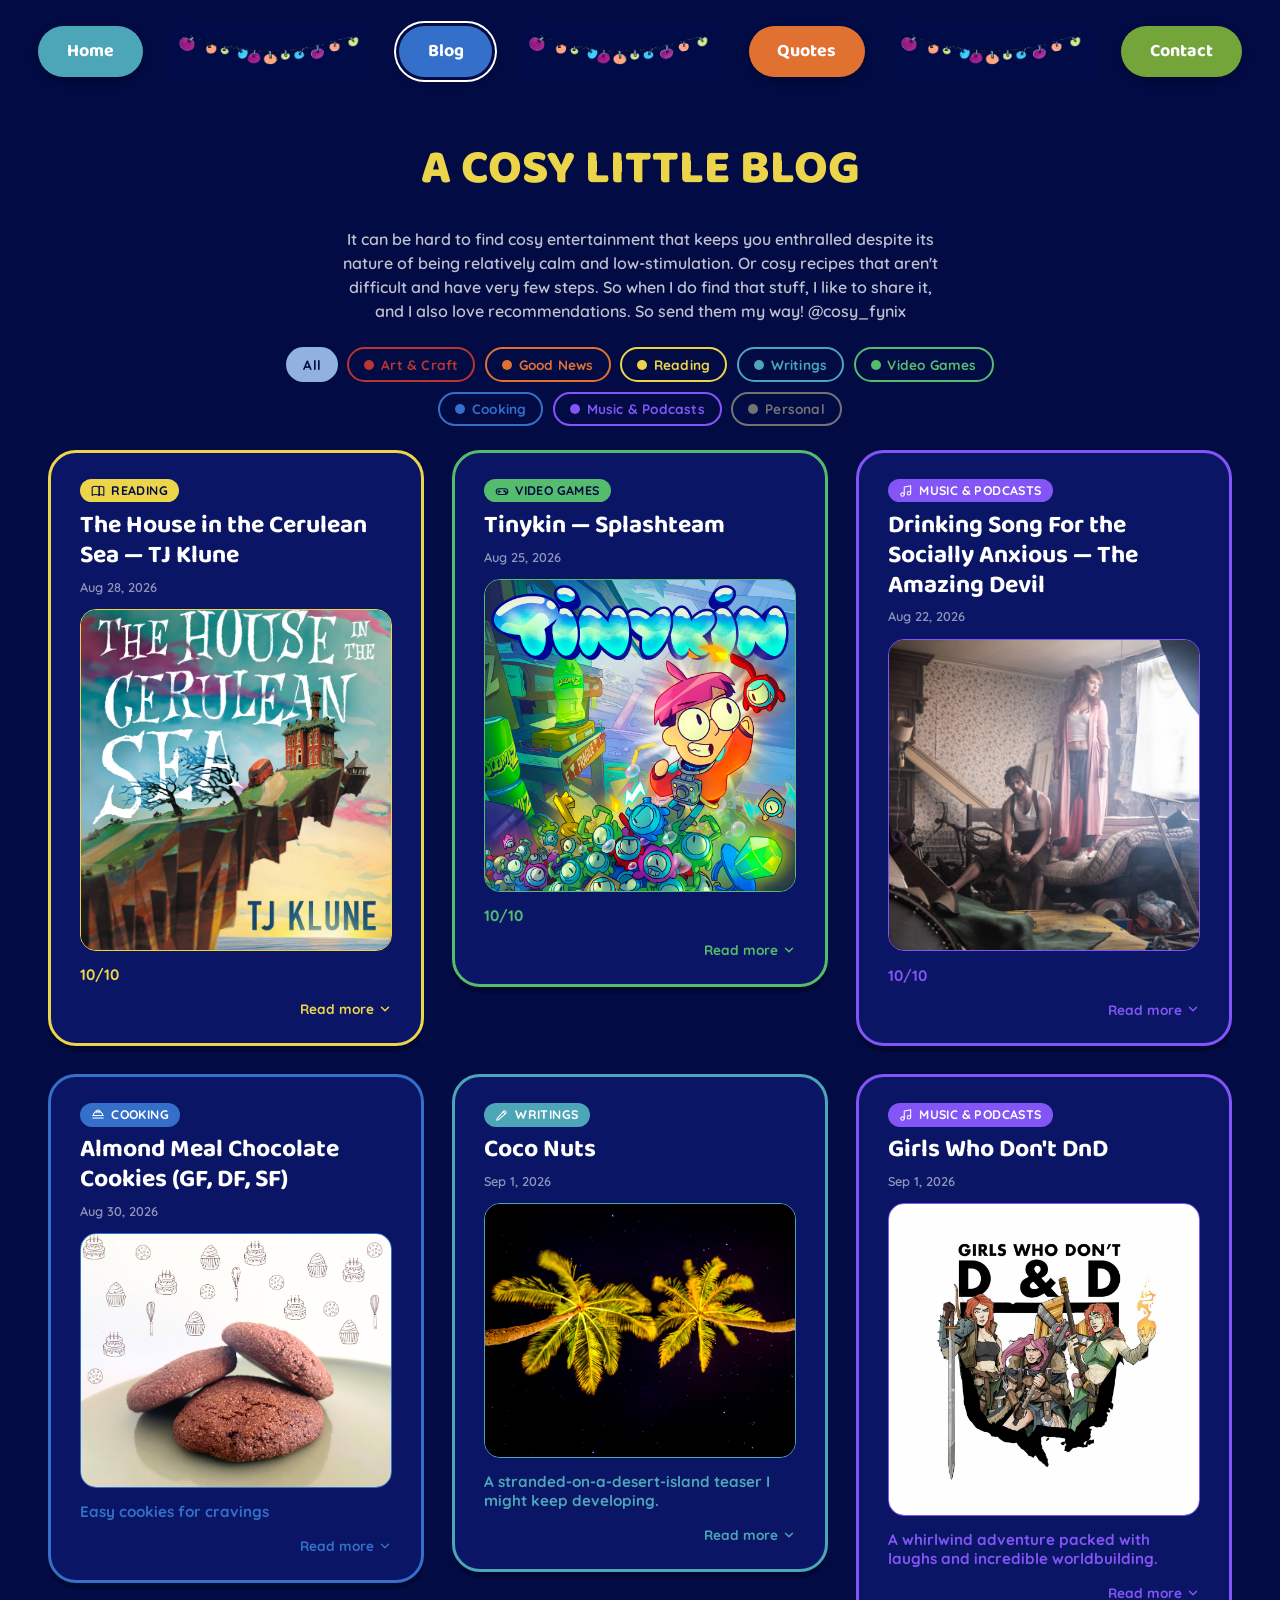
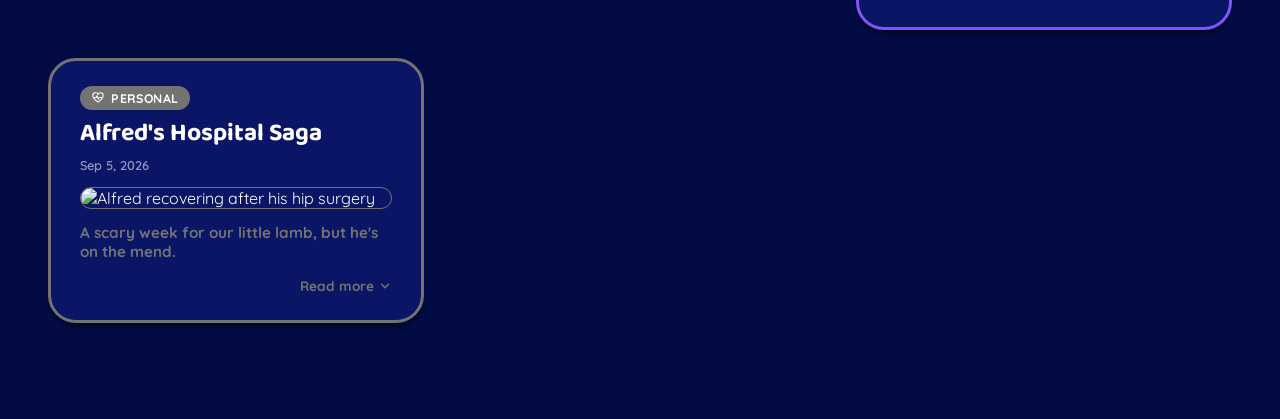
==== commit 67de4bfa: "Update blog.html" ====
--- a/blog.html
+++ b/blog.html
@@ -430,7 +430,7 @@
 --------------------------------------------------------- */
 const icons = {
   art: `<svg viewBox="0 0 24 24" fill="none" stroke="currentColor" stroke-width="1.8" stroke-linecap="round" stroke-linejoin="round"><path d="M12 2C6.5 2 2 6 2 10.5 2 13 4 14 6 14c1 0 1-1 2-1s1 1 2 1c1.5 0 1.5-2 3-2s2 2 4 2c2.5 0 5-1.5 5-4C22 6 17.5 2 12 2Z"/><circle cx="7.5" cy="9" r="1"/><circle cx="12" cy="7" r="1"/><circle cx="16.5" cy="9" r="1"/><path d="M9 18c0 1.7 1.3 3 3 3s3-1.3 3-3"/></svg>`,
-  craft: `<svg viewBox="0 0 24 24" fill="none" stroke="currentColor" stroke-width="1.8" stroke-linecap="round" stroke-linejoin="round"><circle cx="6" cy="6" r="2.4"/><circle cx="6" cy="18" r="2.4"/><line x1="8.6" y1="7.6" x2="19" y2="18"/><line x1="8.6" y1="16.4" x2="19" y2="6"/></svg>`,
+  goodnews: `<svg viewBox="0 0 24 24" fill="none" stroke="currentColor" stroke-width="1.8" stroke-linecap="round" stroke-linejoin="round"><path d="M12 3v4M12 17v4M3 12h4M17 12h4M5.6 5.6l2.8 2.8M15.6 15.6l2.8 2.8M18.4 5.6l-2.8 2.8M8.4 15.6l-2.8 2.8"/></svg>`,
   reading: `<svg viewBox="0 0 24 24" fill="none" stroke="currentColor" stroke-width="1.8" stroke-linecap="round" stroke-linejoin="round"><path d="M2 5.5S4.5 4 8 4s6 1.5 6 1.5v14S11.5 18 8 18s-6 1.5-6 1.5Z"/><path d="M22 5.5S19.5 4 16 4s-2 1.5-2 1.5v14s.5-1.5 2-1.5 6 1.5 6 1.5Z"/></svg>`,
   writing: `<svg viewBox="0 0 24 24" fill="none" stroke="currentColor" stroke-width="1.8" stroke-linecap="round" stroke-linejoin="round"><path d="M3 21c1.5-.3 3-.6 4-1.6L18.6 8.8a2 2 0 0 0 0-2.8L17.9 5.3a2 2 0 0 0-2.8 0L4.6 16.9c-1 1-1.3 2.5-1.6 4Z"/><path d="M14 6.5l3.5 3.5"/></svg>`,
   videogames: `<svg viewBox="0 0 24 24" fill="none" stroke="currentColor" stroke-width="1.8" stroke-linecap="round" stroke-linejoin="round"><rect x="2" y="8" width="20" height="10" rx="5"/><line x1="7" y1="11" x2="7" y2="15"/><line x1="5" y1="13" x2="9" y2="13"/><circle cx="16" cy="12" r="1"/><circle cx="18.5" cy="14.5" r="1"/></svg>`,
@@ -446,8 +446,8 @@
    CATEGORY CONFIG — matched 1:1 to the vars in site.css
 --------------------------------------------------------- */
 const categories = [
-  { id: "art",        label: "Art",               varName: "--cat-art",        ink: "var(--white)" },
-  { id: "craft",      label: "Craft",              varName: "--cat-craft",      ink: "var(--white)" },
+  { id: "art",        label: "Art & Craft",       varName: "--cat-art",        ink: "var(--white)" },
+  { id: "goodnews",   label: "Good News",         varName: "--cat-craft",      ink: "var(--white)" },
   { id: "reading",    label: "Reading",            varName: "--cat-reading",    ink: "var(--navy)"  },
   { id: "writing",    label: "Writings",           varName: "--cat-random",     ink: "var(--white)" },
   { id: "videogames", label: "Video Games",        varName: "--cat-videogames", ink: "var(--navy)"  },
@@ -523,6 +523,22 @@
            </ol>
            <p><em>Note: Make sure your ingredients are free from your allergens. Sometimes cocoa powder is a "may contain" product, so just be cautious.</em></p>`
   },
+  {
+    cat: "writing", title: "Coco Nuts",
+    date: "Sep 1, 2026",
+    image: "assets/coconuts.png",
+    imageAlt: "Illustration for the short story Coco Nuts",
+    excerpt: "A stranded-on-a-desert-island teaser I might keep developing.",
+    full: `<p><strong>Warning: strong language ahead.</strong> I sometimes set myself random writing prompts just to see what happens, and this is one of them — a teaser for something I might keep developing. This one's about a woman losing her mind at a very unreasonable, very magical tree after finding herself stranded on a deserted island.</p>
+           <div class="story-text">
+           <p>I've never claimed to be emotionally stable. But throwing the same coconut repeatedly at the same coconut tree — I'm assuming that's what they're called… palm trees don't grow coconuts, right? — yeah, that was not my best moment. I say moment, but judging by my current inability to lift my right arm and the intense, throbbing shoulder pain, I'd guess I was at it for the better part of an hour. To make it worse, the coconut rebounded and hit me in the face… twice. Did that make me stop? No. It just pissed me off further. So I threw it harder. In the end, throwing fatigue wasn't what stopped me attacking the thing. No, the whole act continued until I had screamed so many profanities in such quick succession that the red in my face presumably turned blue and I passed out. Upon waking up, the pain emanating from the shoulder, my vocal cords, and the dozens of bruises over my body was enough to concede defeat to A. Fucking. Tree.</p>
+           <p>I'd urge you not to feel bad for the tree. It wasn't the good kind of tree. It was not the innocent kind of tree. To be frank, it, and all of its brethren, were of the asshole variety. What makes this tree an asshole? The same thing that makes any tree or person, for that matter, an asshole — sentience and entitlement. As I get it, you were here first, but I didn't ask to get stranded alone on a deserted island in an ill-fated attempt to conjure excitement in life. And before you say, "isn't getting stuck on a deserted island exactly the thing to bring excitement?" No. No, it's not. It is what I would call profoundly, mindnumbingly, rage-induce-ingly, start a fire and watch it all…</p>
+           <p>But I'm getting off track. The trees are assholes because every time I try to build a shelter they move. Like I'll collect all the fallen fronds, put a few stick thingies together into the shape of an H with the top half cut off above the waist, and balance them across two trees, start to feel good about myself and then… they'd move. And I don't mean "with the wind." These fuckers just uproot themselves, walk a few paces away and plant their butts right back down into the ground. Naturally, my shelter would be destroyed… every single time.</p>
+           <p>But that wasn't enough to make me call them assholes. Believe it or not, I was reared for people pleasing and benevolence. It was never — strictly speaking — in my genome, but nature nurture and all that. Honestly, if that's all the trees had done, I'd probably have apologised for taking up their space or assuming I could use their shade to, you know, not die. And in fact, I had done that to start with when I realised these weren't your garden-variety trees, and even felt bad about it. So I went back to the beach where I'd first landed, collected more fallen materials and built a tiny shelter well out of their way.</p>
+           <p>Do you think this was good enough for them? No. Apparently, me even breathing on this island was too much for them. So, in the middle of the night, I finally ready to sleep. The fire outside the shelter was crackling, I'd managed to catch a fish, dehydrate some seaweed and take my first poo in a week (I mention this because I really thought I would die of the affliction), so things were looking up. I'd even popped my head out of the shelter to enjoy the sea breeze. Then that big hunk of wood chips stumped his way down the beach and unloaded coconuts and palm fronds all over me, destroying my shelter, somehow smothering my fire, and collapsing the makeshift fish-dehydrating sticks I'd set up. Then he unceremoniously turned and started to leave. That's when I resorted to hurling coconuts.</p>
+           <p>So now the sun is coming up, and I'm back to square one, except now I'm in way more pain and even if rescue boats came to look for me, I wouldn't be able to call out for them.</p>
+           </div>`
+  },
   { 
     cat: "music", title: "Girls Who Don't DnD",
     date: "Sep 1, 2026",
@@ -538,7 +554,7 @@
   {
     cat: "chronic", title: "Alfred's Hospital Saga",
     date: "Sep 5, 2026",
-    image: "assets/alfie.jpeg",
+    image: "assets/alfie.jpg",
     imageAlt: "Alfred recovering after his hip surgery",
     excerpt: "A scary week for our little lamb, but he's on the mend.",
     full: `<p>The cutest little dude in the world had a pretty bad accident at home a couple of days before my birthday. It came from something so simple: him trying to herd my partner to the door for an evening walk. But my partner didn't see him as he got underfoot, and somehow Alfred ended up with a dislocated hip. I saw it and still don't understand how it happened. Alfred was in immense pain, and my partner was beside himself.</p>
@@ -548,22 +564,6 @@
            <p>We are now 2 weeks into a 4-month timeline for (hopefully) a full recovery. The hospital was amazing, and the nurses all independently referred to him as 'little lamb' without knowing it is his nickname.</p>
            <p>We are also insanely grateful that we had pet insurance. The treatment fee ended up being close to $11,000. Thankfully, the insurers paid nearly $9,000 gap-free. So I highly recommend insurance.</p>
            <p>Alfred is now on a fresh food diet, which will soon include joint health supplements. He will also need repeat injections in the coming month to prevent arthritis alongside some physio. But he is a tough little guy and is already coming back into himself.</p>`
-  },
-  {
-    cat: "writing", title: "Coco Nuts",
-    date: "Sep 1, 2026",
-    image: "assets/coconuts.png",
-    imageAlt: "Illustration for the short story Coco Nuts",
-    excerpt: "A stranded-on-a-desert-island teaser I might keep developing.",
-    full: `<p><strong>Warning: strong language ahead.</strong> I sometimes set myself random writing prompts just to see what happens, and this is one of them — a teaser for something I might keep developing. This one's about a woman losing her mind at a very unreasonable, very magical tree after finding herself stranded on a deserted island.</p>
-           <div class="story-text">
-           <p>I've never claimed to be emotionally stable. But throwing the same coconut repeatedly at the same coconut tree — I'm assuming that's what they're called… palm trees don't grow coconuts, right? — yeah, that was not my best moment. I say moment, but judging by my current inability to lift my right arm and the intense, throbbing shoulder pain, I'd guess I was at it for the better part of an hour. To make it worse, the coconut rebounded and hit me in the face… twice. Did that make me stop? No. It just pissed me off further. So I threw it harder. In the end, throwing fatigue wasn't what stopped me attacking the thing. No, the whole act continued until I had screamed so many profanities in such quick succession that the red in my face presumably turned blue and I passed out. Upon waking up, the pain emanating from the shoulder, my vocal cords, and the dozens of bruises over my body was enough to concede defeat to A. Fucking. Tree.</p>
-           <p>I'd urge you not to feel bad for the tree. It wasn't the good kind of tree. It was not the innocent kind of tree. To be frank, it, and all of its brethren, were of the asshole variety. What makes this tree an asshole? The same thing that makes any tree or person, for that matter, an asshole — sentience and entitlement. As I get it, you were here first, but I didn't ask to get stranded alone on a deserted island in an ill-fated attempt to conjure excitement in life. And before you say, "isn't getting stuck on a deserted island exactly the thing to bring excitement?" No. No, it's not. It is what I would call profoundly, mindnumbingly, rage-induce-ingly, start a fire and watch it all…</p>
-           <p>But I'm getting off track. The trees are assholes because every time I try to build a shelter they move. Like I'll collect all the fallen fronds, put a few stick thingies together into the shape of an H with the top half cut off above the waist, and balance them across two trees, start to feel good about myself and then… they'd move. And I don't mean "with the wind." These fuckers just uproot themselves, walk a few paces away and plant their butts right back down into the ground. Naturally, my shelter would be destroyed… every single time.</p>
-           <p>But that wasn't enough to make me call them assholes. Believe it or not, I was reared for people pleasing and benevolence. It was never — strictly speaking — in my genome, but nature nurture and all that. Honestly, if that's all the trees had done, I'd probably have apologised for taking up their space or assuming I could use their shade to, you know, not die. And in fact, I had done that to start with when I realised these weren't your garden-variety trees, and even felt bad about it. So I went back to the beach where I'd first landed, collected more fallen materials and built a tiny shelter well out of their way.</p>
-           <p>Do you think this was good enough for them? No. Apparently, me even breathing on this island was too much for them. So, in the middle of the night, I finally ready to sleep. The fire outside the shelter was crackling, I'd managed to catch a fish, dehydrate some seaweed and take my first poo in a week (I mention this because I really thought I would die of the affliction), so things were looking up. I'd even popped my head out of the shelter to enjoy the sea breeze. Then that big hunk of wood chips stumped his way down the beach and unloaded coconuts and palm fronds all over me, destroying my shelter, somehow smothering my fire, and collapsing the makeshift fish-dehydrating sticks I'd set up. Then he unceremoniously turned and started to leave. That's when I resorted to hurling coconuts.</p>
-           <p>So now the sun is coming up, and I'm back to square one, except now I'm in way more pain and even if rescue boats came to look for me, I wouldn't be able to call out for them.</p>
-           </div>`
   },
 ];
 
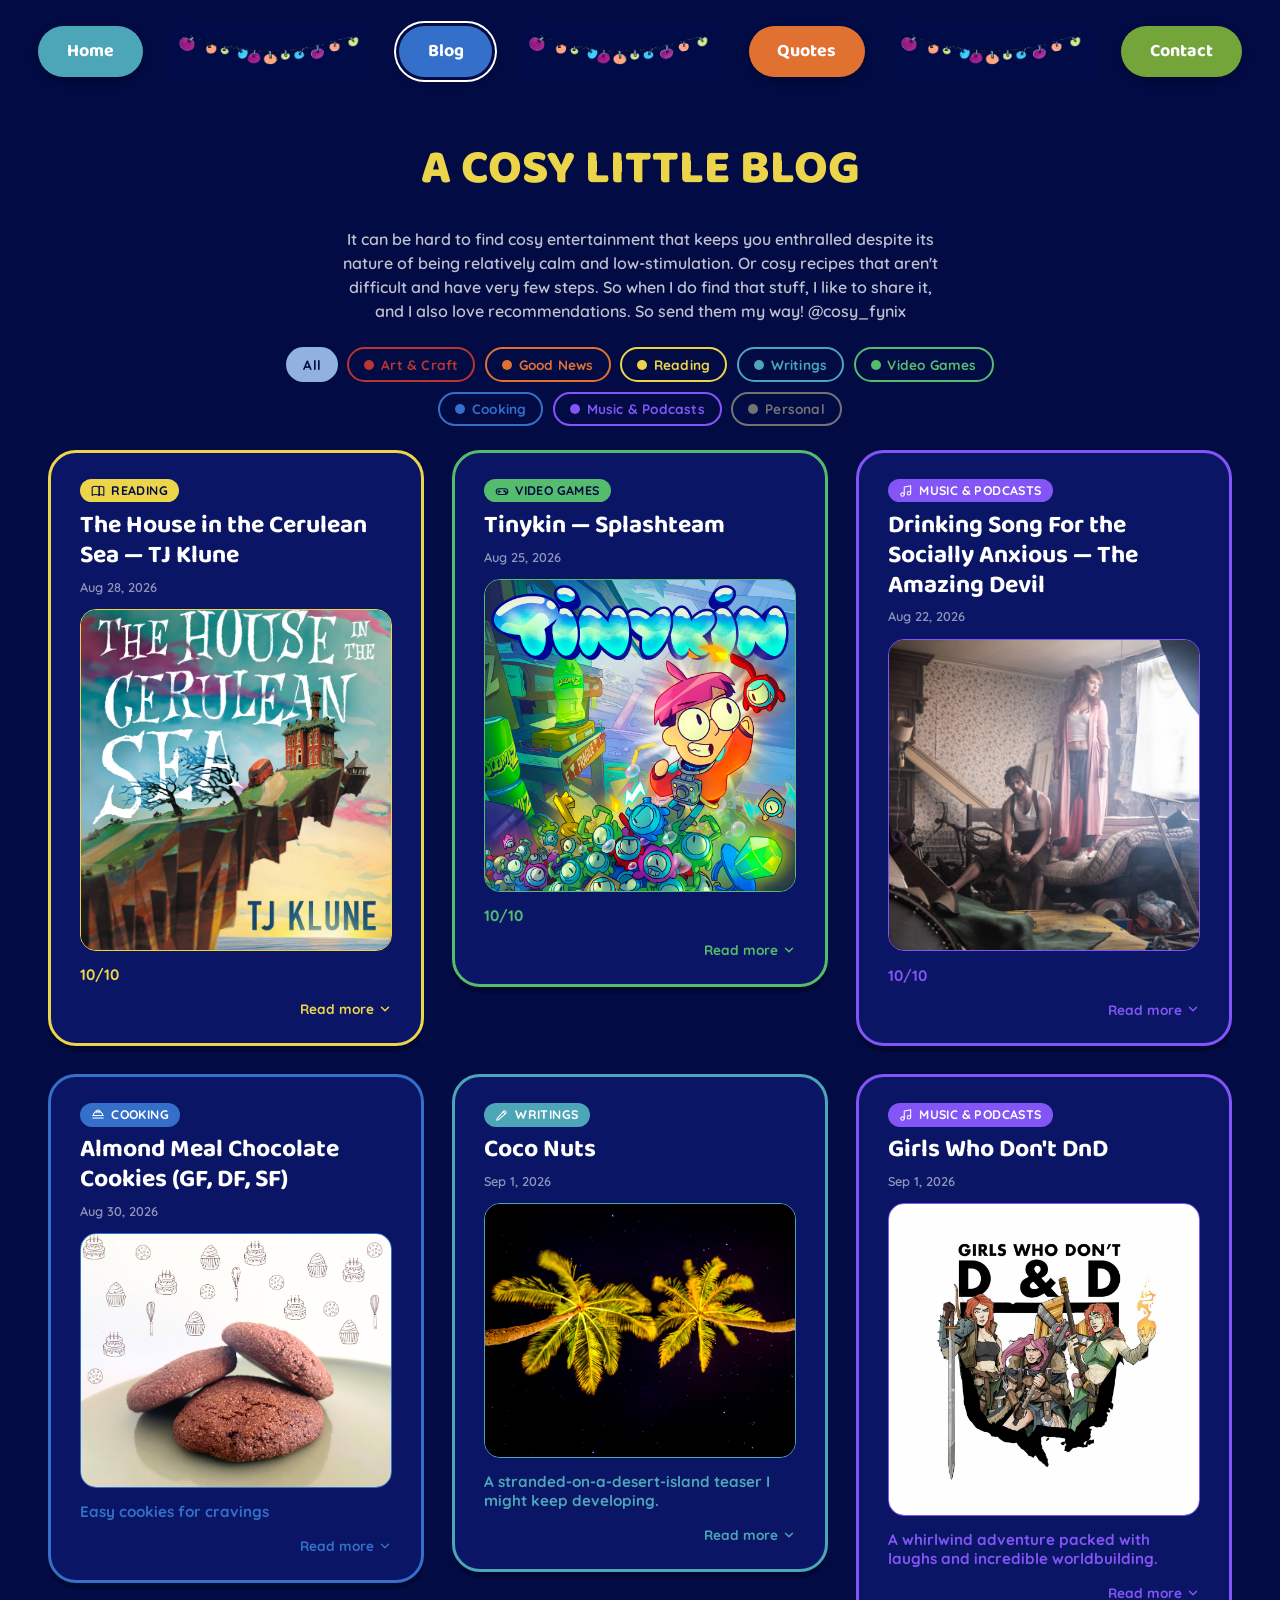
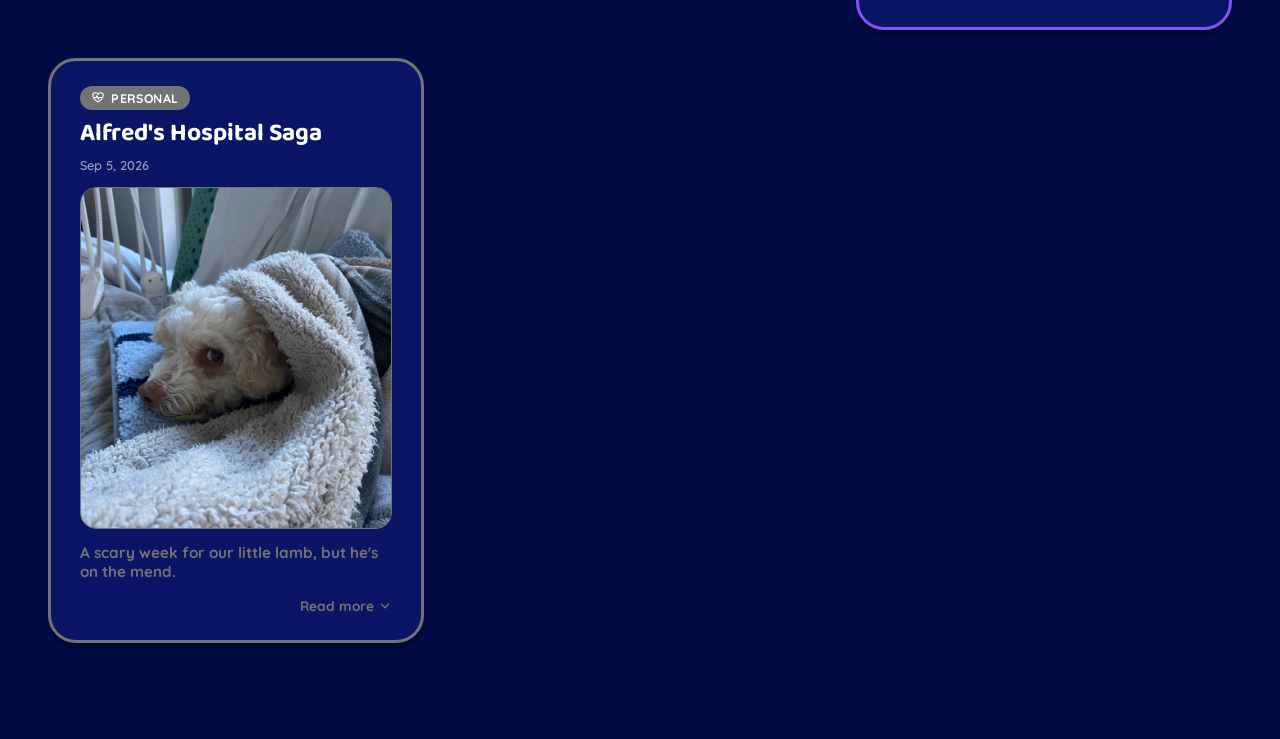
==== commit 16800421: "Update blog.html" ====
--- a/blog.html
+++ b/blog.html
@@ -554,7 +554,7 @@
   {
     cat: "chronic", title: "Alfred's Hospital Saga",
     date: "Sep 5, 2026",
-    image: "assets/alfie.jpg",
+    image: "assets/alfie.jpeg",
     imageAlt: "Alfred recovering after his hip surgery",
     excerpt: "A scary week for our little lamb, but he's on the mend.",
     full: `<p>The cutest little dude in the world had a pretty bad accident at home a couple of days before my birthday. It came from something so simple: him trying to herd my partner to the door for an evening walk. But my partner didn't see him as he got underfoot, and somehow Alfred ended up with a dislocated hip. I saw it and still don't understand how it happened. Alfred was in immense pain, and my partner was beside himself.</p>
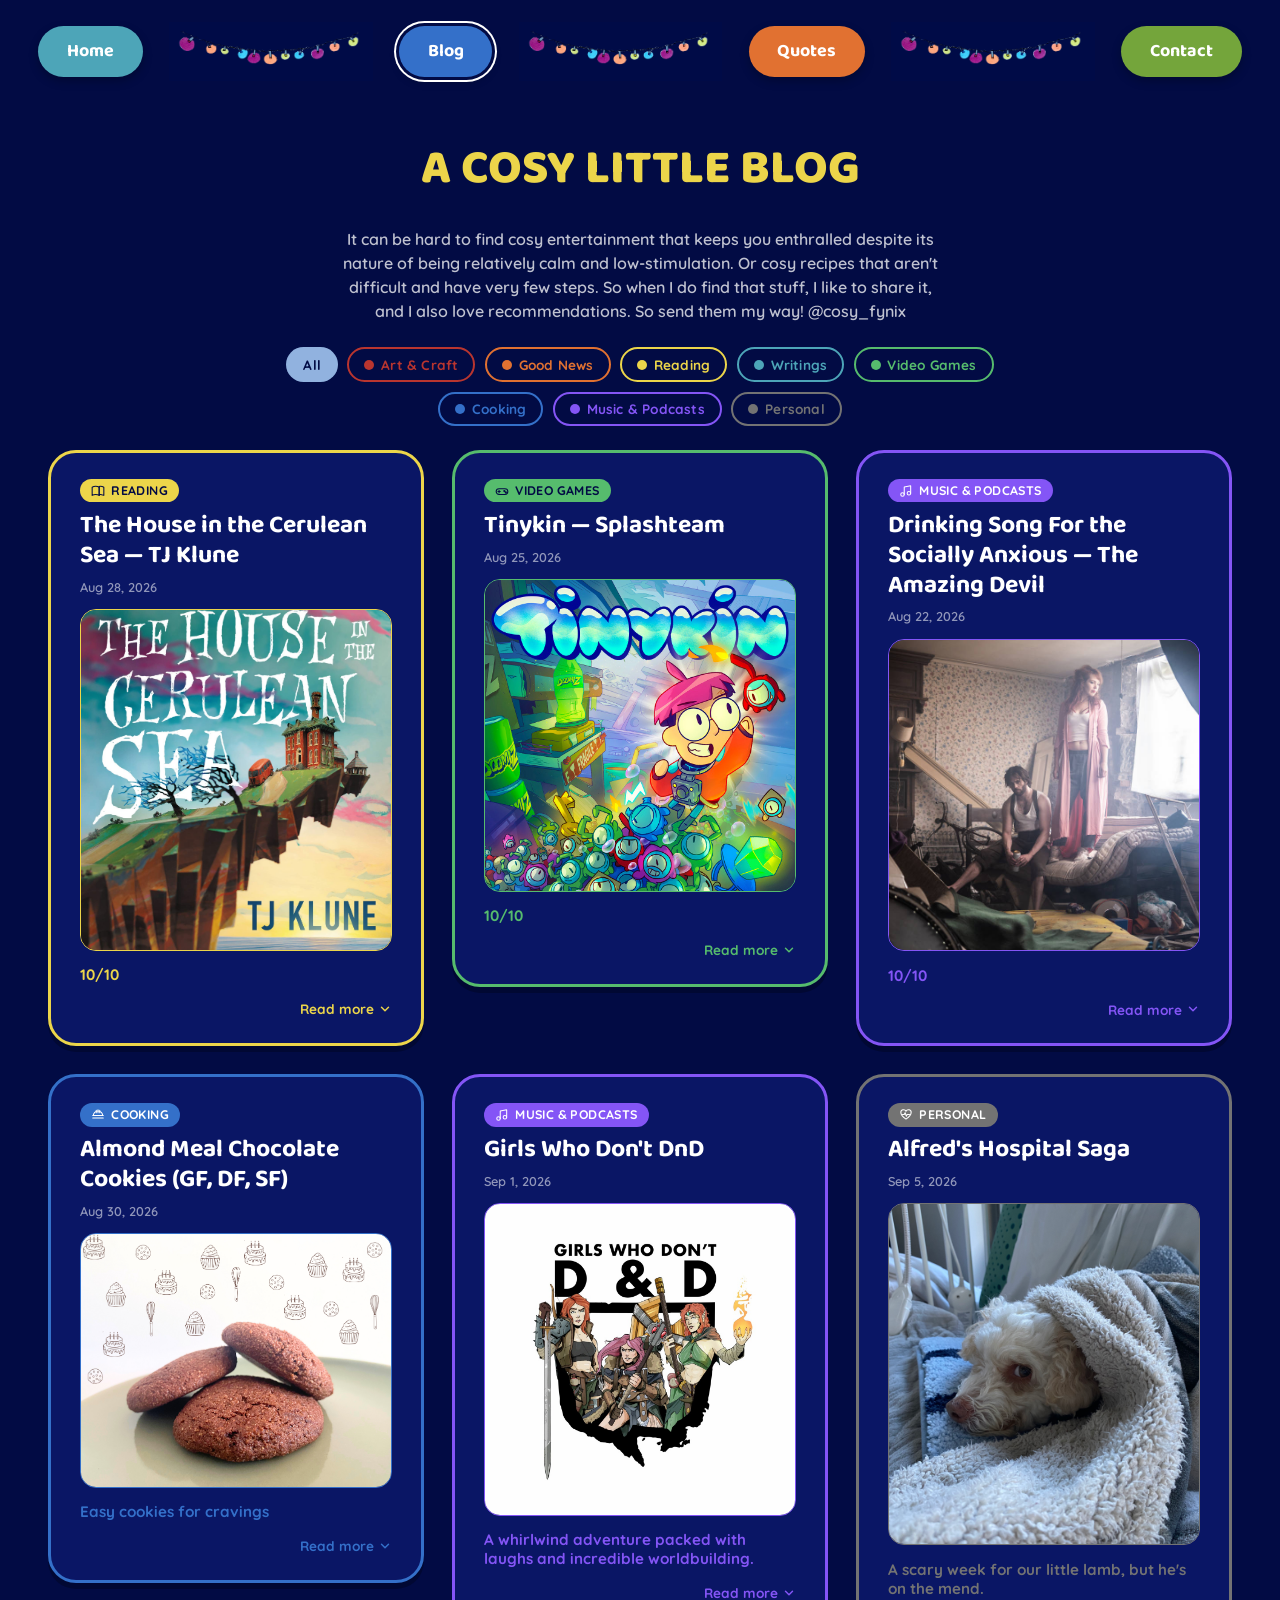
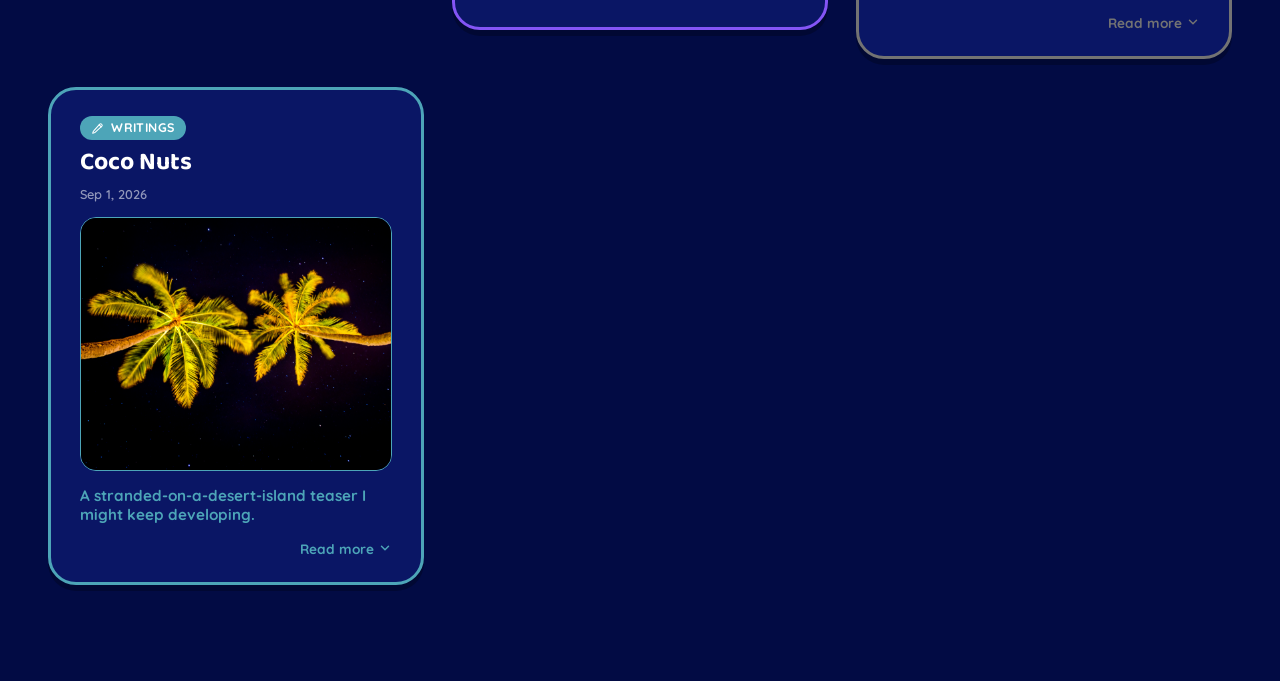
==== commit 5b81791d: "Update blog.html" ====
--- a/blog.html
+++ b/blog.html
@@ -523,22 +523,6 @@
            </ol>
            <p><em>Note: Make sure your ingredients are free from your allergens. Sometimes cocoa powder is a "may contain" product, so just be cautious.</em></p>`
   },
-  {
-    cat: "writing", title: "Coco Nuts",
-    date: "Sep 1, 2026",
-    image: "assets/coconuts.png",
-    imageAlt: "Illustration for the short story Coco Nuts",
-    excerpt: "A stranded-on-a-desert-island teaser I might keep developing.",
-    full: `<p><strong>Warning: strong language ahead.</strong> I sometimes set myself random writing prompts just to see what happens, and this is one of them — a teaser for something I might keep developing. This one's about a woman losing her mind at a very unreasonable, very magical tree after finding herself stranded on a deserted island.</p>
-           <div class="story-text">
-           <p>I've never claimed to be emotionally stable. But throwing the same coconut repeatedly at the same coconut tree — I'm assuming that's what they're called… palm trees don't grow coconuts, right? — yeah, that was not my best moment. I say moment, but judging by my current inability to lift my right arm and the intense, throbbing shoulder pain, I'd guess I was at it for the better part of an hour. To make it worse, the coconut rebounded and hit me in the face… twice. Did that make me stop? No. It just pissed me off further. So I threw it harder. In the end, throwing fatigue wasn't what stopped me attacking the thing. No, the whole act continued until I had screamed so many profanities in such quick succession that the red in my face presumably turned blue and I passed out. Upon waking up, the pain emanating from the shoulder, my vocal cords, and the dozens of bruises over my body was enough to concede defeat to A. Fucking. Tree.</p>
-           <p>I'd urge you not to feel bad for the tree. It wasn't the good kind of tree. It was not the innocent kind of tree. To be frank, it, and all of its brethren, were of the asshole variety. What makes this tree an asshole? The same thing that makes any tree or person, for that matter, an asshole — sentience and entitlement. As I get it, you were here first, but I didn't ask to get stranded alone on a deserted island in an ill-fated attempt to conjure excitement in life. And before you say, "isn't getting stuck on a deserted island exactly the thing to bring excitement?" No. No, it's not. It is what I would call profoundly, mindnumbingly, rage-induce-ingly, start a fire and watch it all…</p>
-           <p>But I'm getting off track. The trees are assholes because every time I try to build a shelter they move. Like I'll collect all the fallen fronds, put a few stick thingies together into the shape of an H with the top half cut off above the waist, and balance them across two trees, start to feel good about myself and then… they'd move. And I don't mean "with the wind." These fuckers just uproot themselves, walk a few paces away and plant their butts right back down into the ground. Naturally, my shelter would be destroyed… every single time.</p>
-           <p>But that wasn't enough to make me call them assholes. Believe it or not, I was reared for people pleasing and benevolence. It was never — strictly speaking — in my genome, but nature nurture and all that. Honestly, if that's all the trees had done, I'd probably have apologised for taking up their space or assuming I could use their shade to, you know, not die. And in fact, I had done that to start with when I realised these weren't your garden-variety trees, and even felt bad about it. So I went back to the beach where I'd first landed, collected more fallen materials and built a tiny shelter well out of their way.</p>
-           <p>Do you think this was good enough for them? No. Apparently, me even breathing on this island was too much for them. So, in the middle of the night, I finally ready to sleep. The fire outside the shelter was crackling, I'd managed to catch a fish, dehydrate some seaweed and take my first poo in a week (I mention this because I really thought I would die of the affliction), so things were looking up. I'd even popped my head out of the shelter to enjoy the sea breeze. Then that big hunk of wood chips stumped his way down the beach and unloaded coconuts and palm fronds all over me, destroying my shelter, somehow smothering my fire, and collapsing the makeshift fish-dehydrating sticks I'd set up. Then he unceremoniously turned and started to leave. That's when I resorted to hurling coconuts.</p>
-           <p>So now the sun is coming up, and I'm back to square one, except now I'm in way more pain and even if rescue boats came to look for me, I wouldn't be able to call out for them.</p>
-           </div>`
-  },
   { 
     cat: "music", title: "Girls Who Don't DnD",
     date: "Sep 1, 2026",
@@ -564,6 +548,22 @@
            <p>We are now 2 weeks into a 4-month timeline for (hopefully) a full recovery. The hospital was amazing, and the nurses all independently referred to him as 'little lamb' without knowing it is his nickname.</p>
            <p>We are also insanely grateful that we had pet insurance. The treatment fee ended up being close to $11,000. Thankfully, the insurers paid nearly $9,000 gap-free. So I highly recommend insurance.</p>
            <p>Alfred is now on a fresh food diet, which will soon include joint health supplements. He will also need repeat injections in the coming month to prevent arthritis alongside some physio. But he is a tough little guy and is already coming back into himself.</p>`
+  },
+  {
+    cat: "writing", title: "Coco Nuts",
+    date: "Sep 1, 2026",
+    image: "assets/coconuts.png",
+    imageAlt: "Illustration for the short story Coco Nuts",
+    excerpt: "A stranded-on-a-desert-island teaser I might keep developing.",
+    full: `<p><strong>Warning: strong language ahead.</strong> I sometimes set myself random writing prompts just to see what happens, and this is one of them — a teaser for something I might keep developing. This one's about a woman losing her mind at a very unreasonable, very magical tree after finding herself stranded on a deserted island.</p>
+           <div class="story-text">
+           <p>I've never claimed to be emotionally stable. But throwing the same coconut repeatedly at the same coconut tree — I'm assuming that's what they're called… palm trees don't grow coconuts, right? — yeah, that was not my best moment. I say moment, but judging by my current inability to lift my right arm and the intense, throbbing shoulder pain, I'd guess I was at it for the better part of an hour. To make it worse, the coconut rebounded and hit me in the face… twice. Did that make me stop? No. It just pissed me off further. So I threw it harder. In the end, throwing fatigue wasn't what stopped me attacking the thing. No, the whole act continued until I had screamed so many profanities in such quick succession that the red in my face presumably turned blue and I passed out. Upon waking up, the pain emanating from the shoulder, my vocal cords, and the dozens of bruises over my body was enough to concede defeat to A. Fucking. Tree.</p>
+           <p>I'd urge you not to feel bad for the tree. It wasn't the good kind of tree. It was not the innocent kind of tree. To be frank, it, and all of its brethren, were of the asshole variety. What makes this tree an asshole? The same thing that makes any tree or person, for that matter, an asshole — sentience and entitlement. As I get it, you were here first, but I didn't ask to get stranded alone on a deserted island in an ill-fated attempt to conjure excitement in life. And before you say, "isn't getting stuck on a deserted island exactly the thing to bring excitement?" No. No, it's not. It is what I would call profoundly, mindnumbingly, rage-induce-ingly, start a fire and watch it all…</p>
+           <p>But I'm getting off track. The trees are assholes because every time I try to build a shelter they move. Like I'll collect all the fallen fronds, put a few stick thingies together into the shape of an H with the top half cut off above the waist, and balance them across two trees, start to feel good about myself and then… they'd move. And I don't mean "with the wind." These fuckers just uproot themselves, walk a few paces away and plant their butts right back down into the ground. Naturally, my shelter would be destroyed… every single time.</p>
+           <p>But that wasn't enough to make me call them assholes. Believe it or not, I was reared for people pleasing and benevolence. It was never — strictly speaking — in my genome, but nature nurture and all that. Honestly, if that's all the trees had done, I'd probably have apologised for taking up their space or assuming I could use their shade to, you know, not die. And in fact, I had done that to start with when I realised these weren't your garden-variety trees, and even felt bad about it. So I went back to the beach where I'd first landed, collected more fallen materials and built a tiny shelter well out of their way.</p>
+           <p>Do you think this was good enough for them? No. Apparently, me even breathing on this island was too much for them. So, in the middle of the night, I finally ready to sleep. The fire outside the shelter was crackling, I'd managed to catch a fish, dehydrate some seaweed and take my first poo in a week (I mention this because I really thought I would die of the affliction), so things were looking up. I'd even popped my head out of the shelter to enjoy the sea breeze. Then that big hunk of wood chips stumped his way down the beach and unloaded coconuts and palm fronds all over me, destroying my shelter, somehow smothering my fire, and collapsing the makeshift fish-dehydrating sticks I'd set up. Then he unceremoniously turned and started to leave. That's when I resorted to hurling coconuts.</p>
+           <p>So now the sun is coming up, and I'm back to square one, except now I'm in way more pain and even if rescue boats came to look for me, I wouldn't be able to call out for them.</p>
+           </div>`
   },
 ];
 
